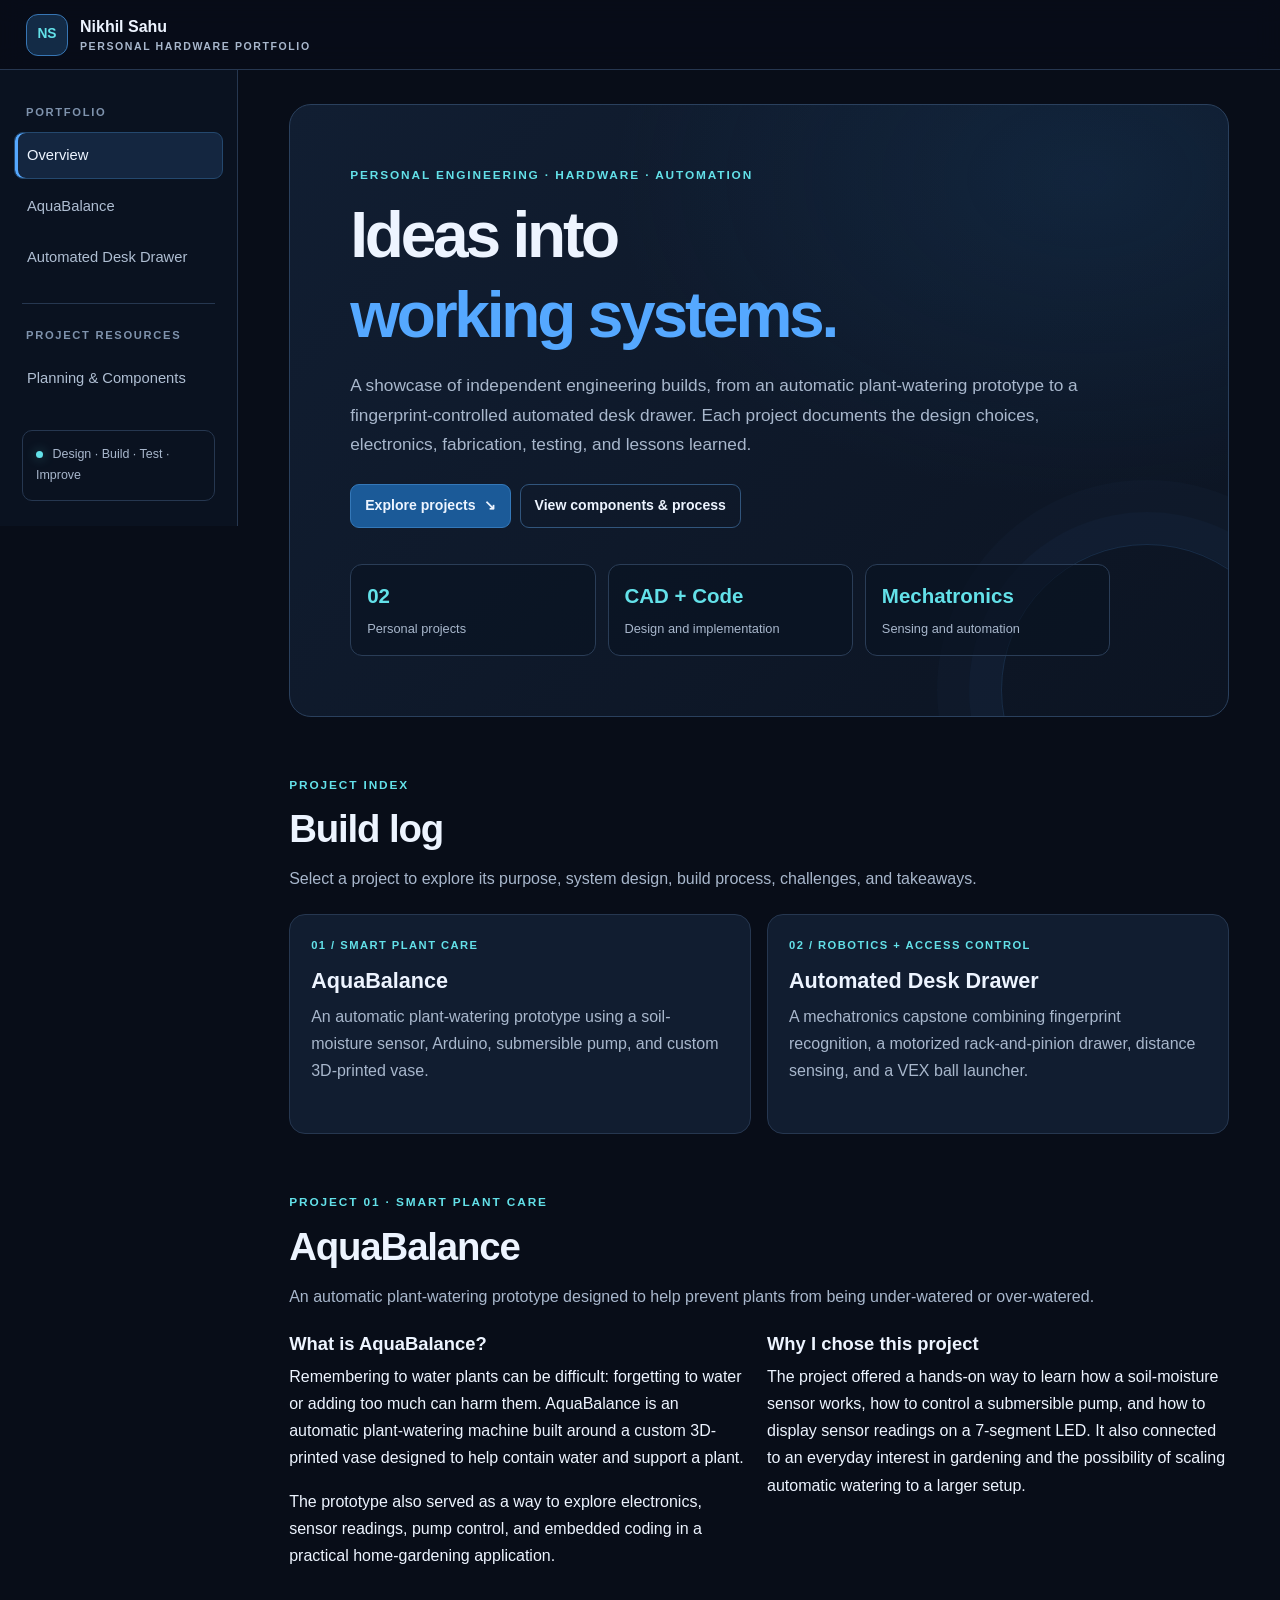
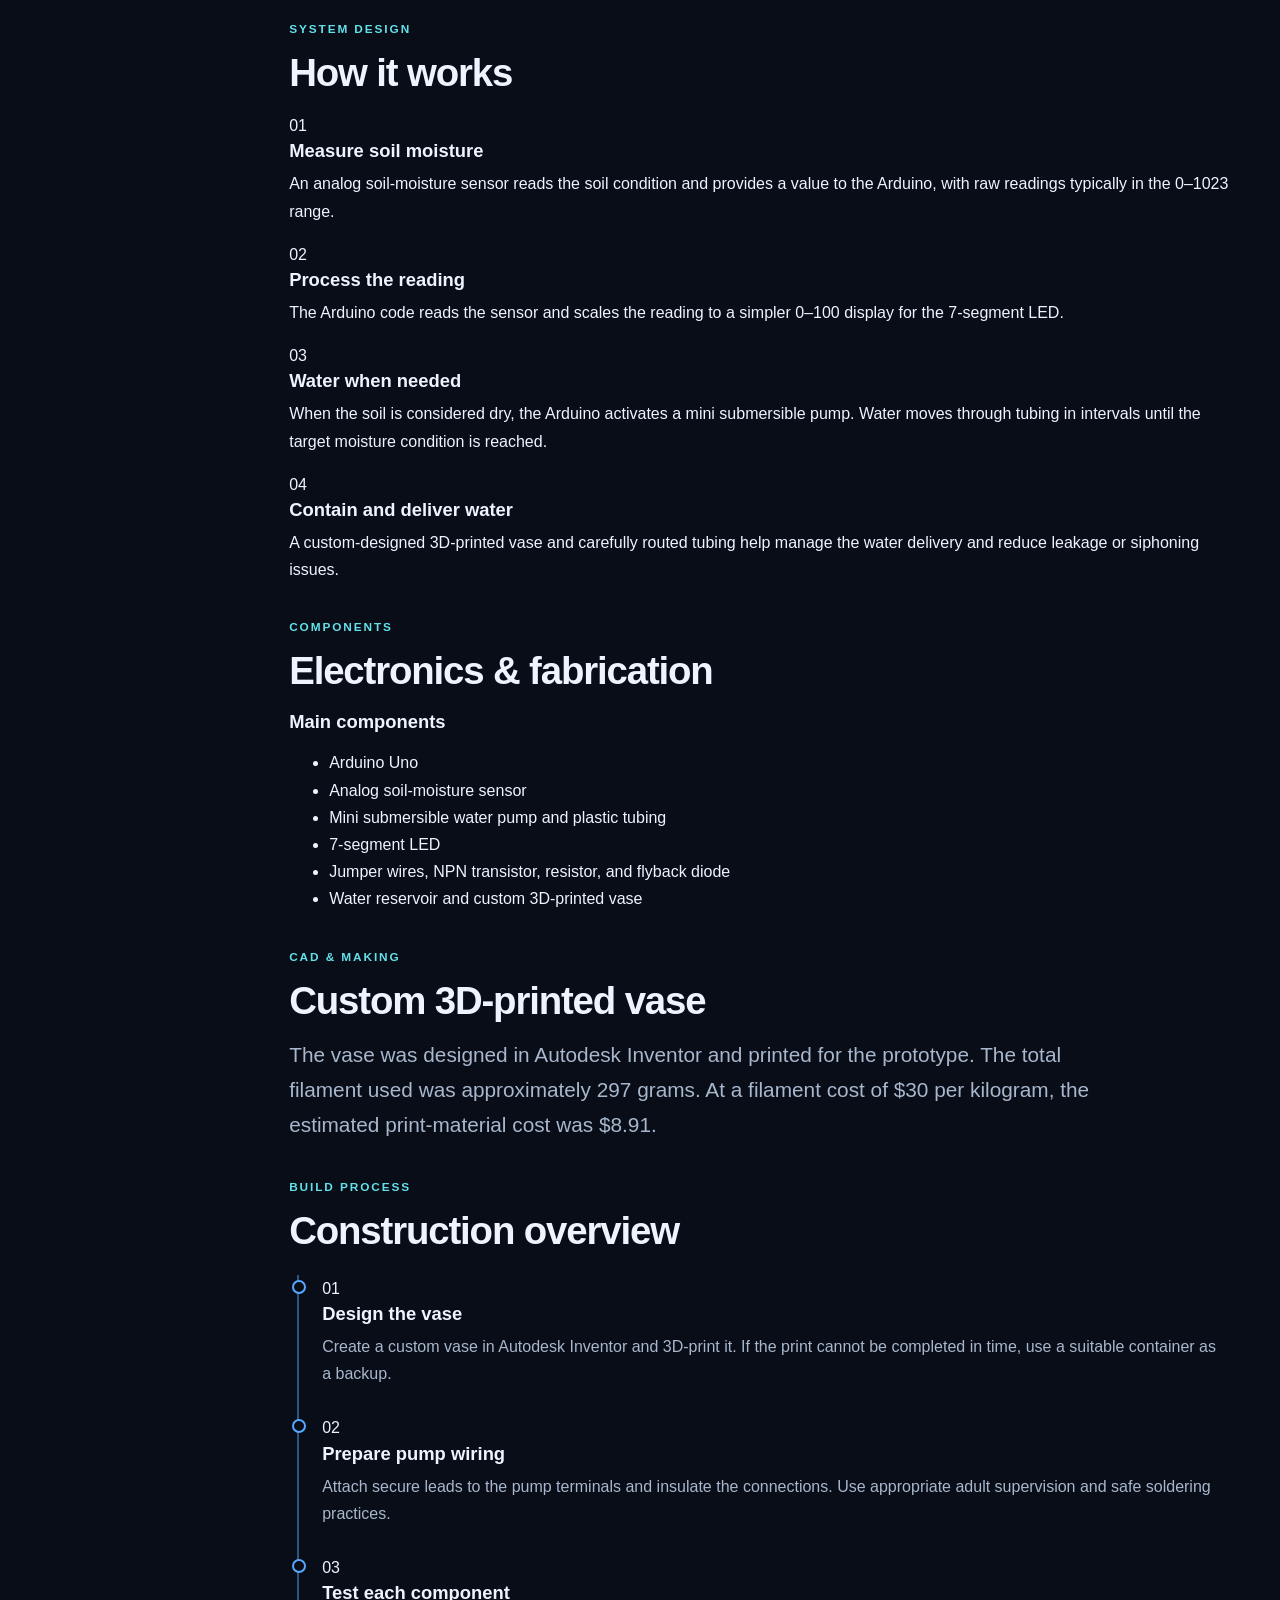
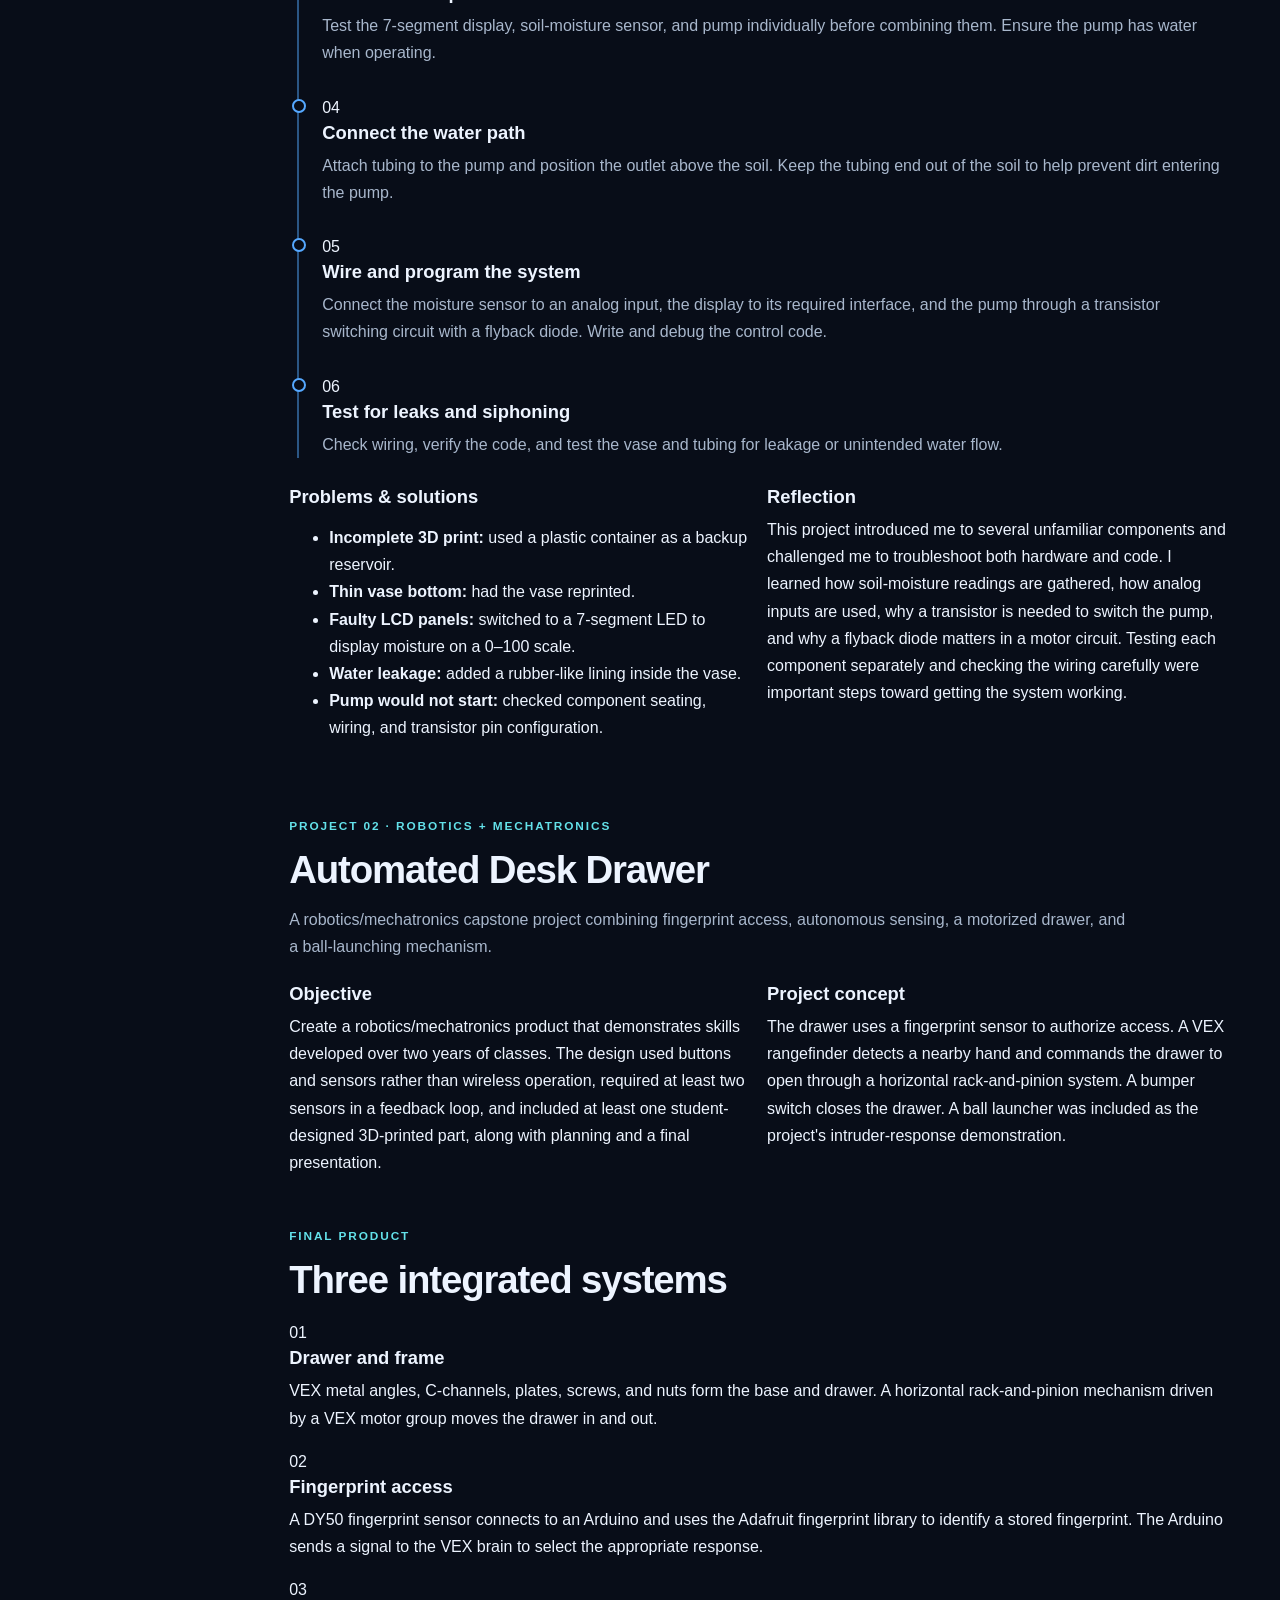
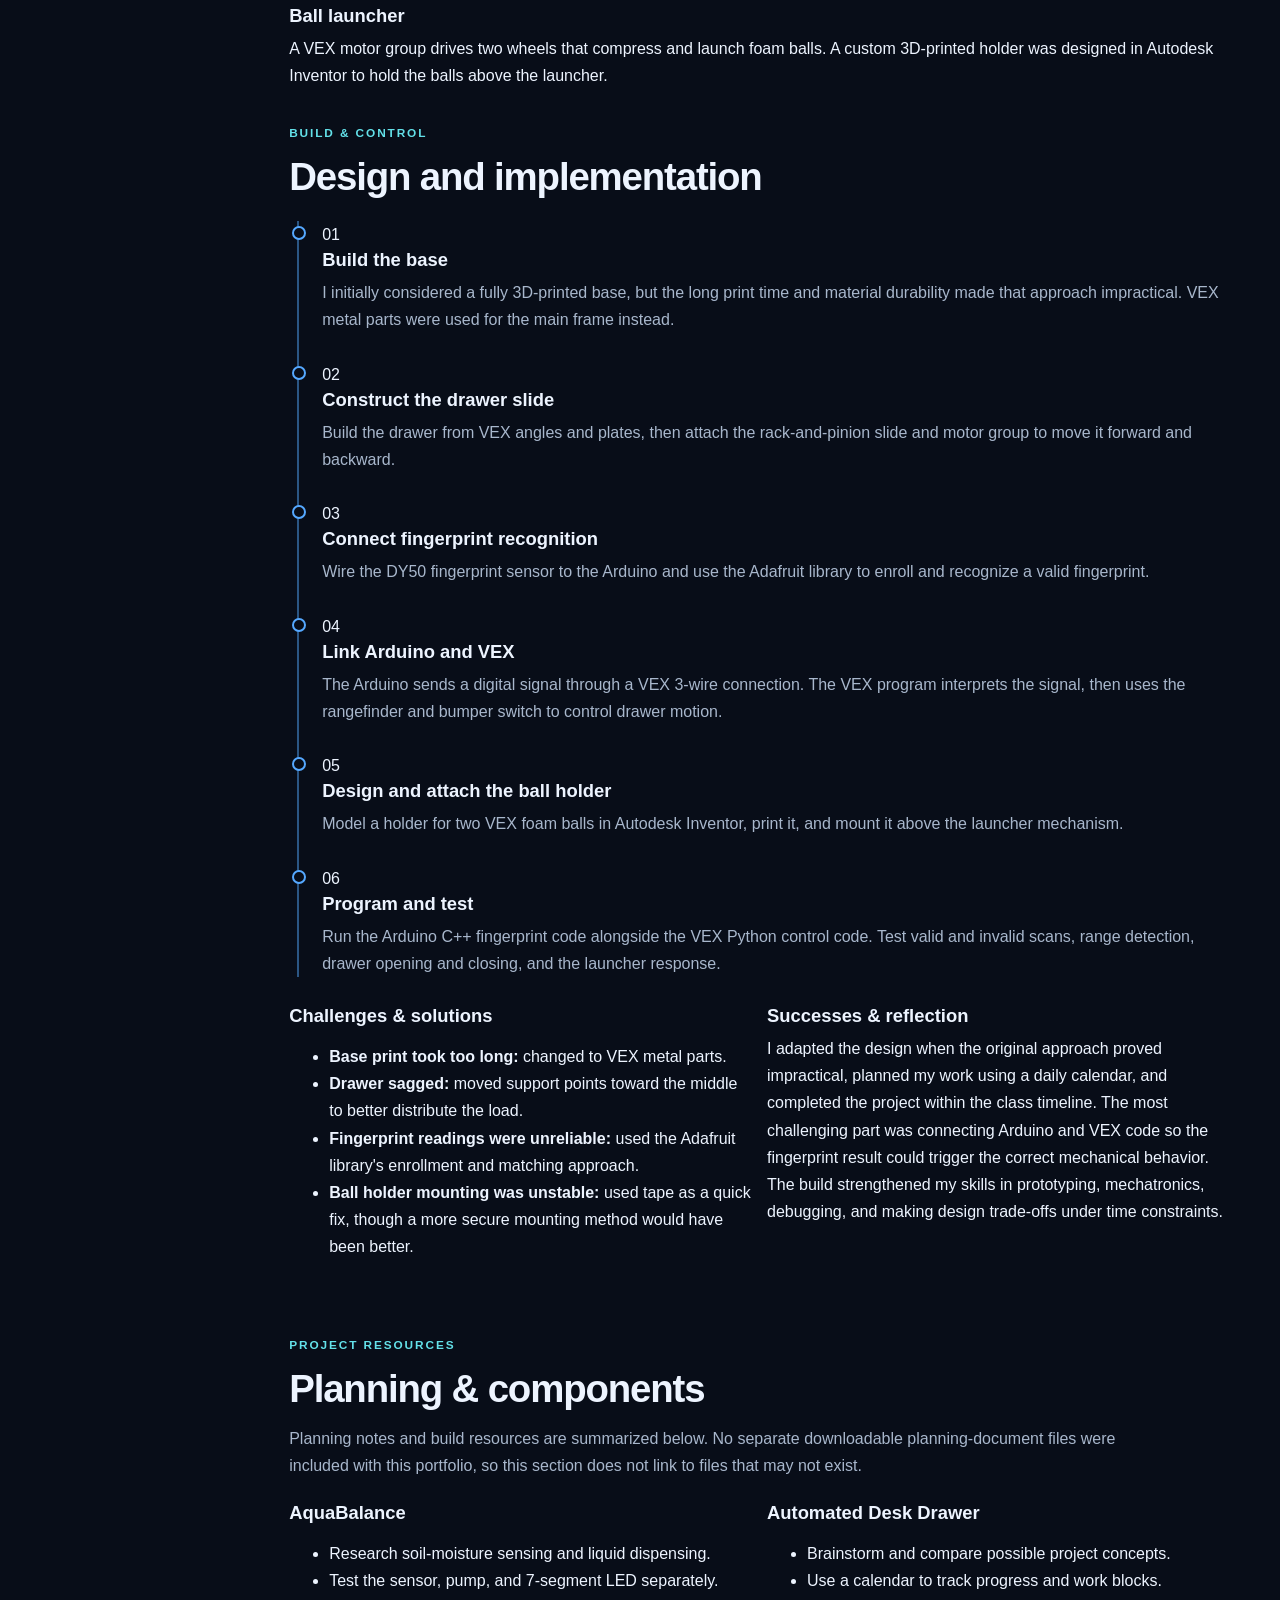
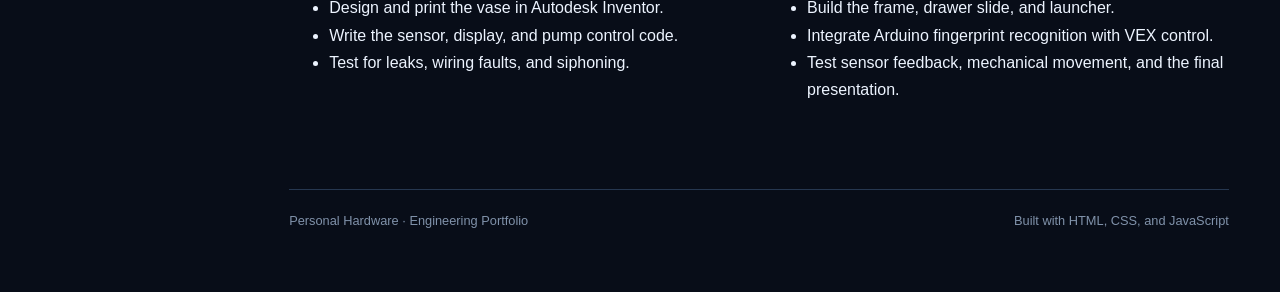
==== personal-projects.html @ e5889426 "Add files via upload" ====
<!DOCTYPE html>
<html lang="en">
<head>
<meta charset="UTF-8">
<meta name="viewport" content="width=device-width, initial-scale=1">
<meta name="description" content="Personal engineering projects: AquaBalance automatic plant watering and an automated desk drawer with fingerprint access.">
<title>Personal Projects | Engineering Portfolio</title>
<style>

/* Personal Projects portfolio — same dark engineering theme */
:root {
  color-scheme: dark;
  --bg: #080d18;
  --surface: #0d1625;
  --panel: #111d30;
  --panel-2: #15243a;
  --border: #263750;
  --text: #edf4ff;
  --muted: #a8b7cc;
  --blue: #55a8ff;
  --cyan: #63e1e9;
  --radius: 16px;
}
* { box-sizing: border-box; }
html { scroll-behavior: smooth; scroll-padding-top: 88px; }
body { margin: 0; background: var(--bg); color: var(--text); font: 16px/1.7 "Segoe UI", Arial, sans-serif; }
a { color: var(--blue); }
a:focus-visible, button:focus-visible { outline: 2px solid var(--cyan); outline-offset: 3px; }
.topbar { position: sticky; top: 0; z-index: 50; display: flex; justify-content: space-between; align-items: center; min-height: 70px; padding: 12px 26px; background: rgba(8,13,24,.96); border-bottom: 1px solid var(--border); backdrop-filter: blur(12px); }
.brand { display: flex; align-items: center; gap: 12px; color: var(--text); font-weight: 750; text-decoration: none; line-height: 1.2; }
.brand small { display: block; margin-top: 4px; color: var(--muted); font-size: .66rem; letter-spacing: .15em; }
.brand-mark { display: grid; place-items: center; width: 42px; height: 42px; border: 1px solid #3776b4; border-radius: 12px; background: #132b46; color: var(--cyan); font-size: .86rem; }
.menu-toggle { display: none; border: 1px solid var(--border); border-radius: 9px; padding: 8px 12px; background: var(--panel); color: var(--text); cursor: pointer; }
.site-layout { display: grid; grid-template-columns: 238px minmax(0, 1fr); min-height: calc(100vh - 70px); }
.sidebar { position: sticky; top: 70px; align-self: start; height: calc(100vh - 70px); overflow-y: auto; padding: 25px 14px; background: #0a1220; border-right: 1px solid var(--border); }
.nav-label { margin: 8px 12px 10px; color: #7f93ad; font-size: .7rem; font-weight: 800; letter-spacing: .15em; }
.nav-link { display: block; margin: 4px 0; padding: 10px 12px; border: 1px solid transparent; border-radius: 9px; color: #afbed2; font-size: .92rem; text-decoration: none; transition: background .18s, border-color .18s, color .18s; }
.nav-link:hover, .nav-link.active { color: var(--text); background: #142640; border-color: #24486e; }
.nav-link.active { box-shadow: inset 3px 0 var(--blue); }
.nav-rule { height: 1px; margin: 22px 8px; background: var(--border); }
.sidebar-note { margin: 28px 8px 0; padding: 13px; border: 1px solid var(--border); border-radius: 10px; color: var(--muted); font-size: .78rem; }
.status-dot { display: inline-block; width: 7px; height: 7px; margin-right: 6px; border-radius: 50%; background: var(--cyan); box-shadow: 0 0 12px #63e1e966; }
main { width: 100%; min-width: 0; max-width: 1500px; padding: 34px clamp(18px, 4vw, 62px) 60px; }
.section-anchor { scroll-margin-top: 90px; }
.hero { position: relative; overflow: hidden; padding: clamp(26px, 5vw, 60px); border: 1px solid #2a405d; border-radius: 22px; background: radial-gradient(ellipse at 85% 12%, #1c4c793d, transparent 42%), linear-gradient(135deg, #111e32, #0c1422); }
.hero::after { position: absolute; right: -65px; bottom: -120px; width: 290px; height: 290px; border: 1px solid #55a8ff28; border-radius: 50%; content: ""; box-shadow: 0 0 0 32px #55a8ff08, 0 0 0 64px #55a8ff06; pointer-events: none; }
.eyebrow { margin: 0 0 10px; color: var(--cyan); font-size: .74rem; font-weight: 800; letter-spacing: .16em; text-transform: uppercase; }
h1, h2, h3, h4 { line-height: 1.25; }
h1 { position: relative; z-index: 1; margin: 10px 0 16px; font-size: clamp(2.4rem, 5vw, 4.4rem); letter-spacing: -.05em; }
h1 span { color: var(--blue); }
h2 { margin: 0 0 12px; font-size: clamp(1.8rem, 3vw, 2.5rem); letter-spacing: -.03em; }
h3 { margin: 0 0 8px; font-size: 1.15rem; }
h4 { margin: 0 0 7px; font-size: 1rem; }
p { margin-top: 0; }
.hero-copy { position: relative; z-index: 1; max-width: 760px; color: var(--muted); font-size: 1.08rem; }
.hero-actions { position: relative; z-index: 1; display: flex; flex-wrap: wrap; gap: 9px; margin-top: 25px; }
.button { display: inline-flex; align-items: center; justify-content: center; gap: 8px; padding: 9px 14px; border: 1px solid #31557c; border-radius: 9px; background: #152943; color: var(--text); font-size: .88rem; font-weight: 650; text-decoration: none; cursor: pointer; }
.button:hover { background: #1c3858; }
.button.primary { border-color: #3478b9; background: #1b5a98; }
.button.primary:hover { background: #2673b7; }
.button.secondary { background: transparent; }
.hero-stats { position: relative; z-index: 1; display: grid; grid-template-columns: repeat(3, minmax(0, 1fr)); gap: 12px; max-width: 760px; margin-top: 36px; }
.hero-stats div, .metric { padding: 14px 16px; border: 1px solid #2a3d57; border-radius: 12px; background: #0913219c; }
.hero-stats strong, .metric strong { display: block; color: var(--cyan); font-size: 1.28rem; }
.hero-stats span, .metric span { color: var(--muted); font-size: .8rem; }
.section { margin-top: 58px; }
.section-heading { margin-bottom: 22px; }
.section-heading > p:last-child { max-width: 840px; color: var(--muted); }
.project-grid, .content-grid, .document-grid { display: grid; grid-template-columns: repeat(2, minmax(0, 1fr)); gap: 16px; }
.project-card, .panel, .document-card { min-width: 0; padding: 21px; border: 1px solid var(--border); border-radius: var(--radius); background: var(--panel); }
.project-card { display: flex; flex-direction: column; min-height: 220px; color: inherit; text-decoration: none; transition: transform .2s, border-color .2s; }
.project-card:hover { transform: translateY(-3px); border-color: var(--blue); }
.card-number, .doc-label, .timeline-tag { color: var(--cyan); font-size: .7rem; font-weight: 800; letter-spacing: .13em; }
.project-card h3 { margin-top: 12px; font-size: 1.35rem; }
.project-card p, .panel p, .document-card p { color: var(--muted); }
.card-arrow { margin-top: auto; padding-top: 10px; color: var(--blue); font-weight: 650; font-size: .88rem; }
.callout { padding: 19px 21px; border: 1px solid #24486e; border-left: 3px solid var(--blue); border-radius: 0 12px 12px 0; background: #102039; }
.callout p { margin: 5px 0 0; color: var(--muted); }
.metric-grid { display: grid; grid-template-columns: repeat(4, minmax(0, 1fr)); gap: 12px; margin: 20px 0; }
.subheading { margin: 34px 0 15px; font-size: 1.3rem; }
.detail-list { padding-left: 24px; color: #d6e1f1; }
.detail-list li { margin: 8px 0; padding-left: 3px; }
.timeline { margin: 20px 0 8px 8px; padding-left: 23px; border-left: 2px solid #2b5684; }
.timeline-item { position: relative; margin: 0 0 27px; }
.timeline-item::before { position: absolute; top: 5px; left: -30px; width: 10px; height: 10px; border: 2px solid var(--blue); border-radius: 50%; background: var(--bg); content: ""; }
.timeline-item h4 { margin-top: 6px; }
.timeline-item p { margin-bottom: 0; color: var(--muted); }
.table-wrap { overflow-x: auto; border: 1px solid var(--border); border-radius: 12px; }
table { width: 100%; border-collapse: collapse; background: var(--panel); text-align: left; }
th, td { padding: 12px 14px; border-bottom: 1px solid var(--border); vertical-align: top; }
th { background: #15243a; color: var(--cyan); font-size: .83rem; }
td { color: #d8e3f2; font-size: .9rem; }
tr:last-child td { border-bottom: 0; }
.small { font-size: .86rem; }
.muted { color: var(--muted); }
.document-card { display: flex; flex-direction: column; align-items: flex-start; justify-content: space-between; gap: 18px; }
.document-card .button { margin-top: auto; }
.document-card h4, .document-card h3 { margin-top: 6px; }
.doc-label { display: inline-block; }
.content-grid.four { grid-template-columns: repeat(2, minmax(0, 1fr)); }
.stage { position: relative; padding-top: 49px; }
.stage-no { position: absolute; top: 17px; left: 21px; color: var(--cyan); font-weight: 800; font-size: .78rem; letter-spacing: .1em; }
.footer { display: flex; flex-wrap: wrap; justify-content: space-between; gap: 12px; margin-top: 70px; padding-top: 20px; border-top: 1px solid var(--border); color: #8092aa; font-size: .8rem; }
@media (max-width: 1000px) {
  .site-layout { grid-template-columns: 205px minmax(0, 1fr); }
  main { padding-inline: 24px; }
  .metric-grid { grid-template-columns: repeat(2, minmax(0, 1fr)); }
}
@media (max-width: 720px) {
  .topbar { min-height: 62px; padding: 10px 15px; }
  .menu-toggle { display: inline-flex; align-items: center; gap: 7px; }
  .site-layout { display: block; }
  .site-layout > main, main#main { margin-left: 0; width: 100%; max-width: none; }
  .sidebar { position: sticky; top: 62px; z-index: 40; display: none; width: 100%; height: auto; max-height: calc(100vh - 62px); padding: 12px; border-right: 0; border-bottom: 1px solid var(--border); }
  .sidebar.open { display: block; }
  .nav-label, .nav-rule, .sidebar-note { display: none; }
  .nav-link { margin: 3px 0; }
  main { padding: 22px 15px 45px; }
  .hero { padding: 27px 20px; }
  .hero-stats { grid-template-columns: 1fr; margin-top: 25px; }
  .metric-grid { grid-template-columns: repeat(2, minmax(0, 1fr)); }
  .footer { display: block; }
  .footer span { display: block; margin: 5px 0; }
}
@media (prefers-reduced-motion: reduce) {
  *, *::before, *::after { scroll-behavior: auto !important; transition-duration: .01ms !important; }
}

  
/* Desktop: keep the sidebar fixed and explicitly offset ALL page content beside it. */
@media (min-width: 721px) {
  .site-layout { display: block; min-height: calc(100vh - 70px); }
  .sidebar { position: fixed; top: 70px; bottom: 0; left: 0; width: 238px; height: auto; max-height: none; overflow-y: auto; z-index: 45; }
  .site-layout > main, main#main { display: block; box-sizing: border-box; margin-left: 238px; width: calc(100% - 238px); max-width: none; min-width: 0; padding-left: clamp(18px, 4vw, 62px); padding-right: clamp(18px, 4vw, 62px); }
}
@media (min-width: 721px) and (max-width: 1000px) {
  .sidebar { width: 205px; }
  .site-layout > main, main#main { margin-left: 205px; width: calc(100% - 205px); padding-left: 24px; padding-right: 24px; }
}

</style>
</head>
<body>
<header class="topbar">
  <a class="brand" href="#home" aria-label="Personal projects home"><span class="brand-mark">NS</span><span>Nikhil Sahu <small>PERSONAL HARDWARE PORTFOLIO</small></span></a>
  <button class="menu-toggle" id="menuToggle" aria-expanded="false" aria-controls="sidebar">☰ <span>Menu</span></button>
</header>
<div class="site-layout">
  <aside class="sidebar" id="sidebar">
    <p class="nav-label">PORTFOLIO</p>
    <a class="nav-link active" href="#home">Overview</a>
    <a class="nav-link" href="#aquabalance">AquaBalance</a>
    <a class="nav-link" href="#desk-drawer">Automated Desk Drawer</a>
    <div class="nav-rule"></div>
    <p class="nav-label">PROJECT RESOURCES</p>
    <a class="nav-link" href="#planning">Planning &amp; Components</a>
    <div class="sidebar-note"><span class="status-dot"></span> Design · Build · Test · Improve</div>
  </aside>
  <main id="main">
    <section class="hero section-anchor" id="home">
      <p class="eyebrow">PERSONAL ENGINEERING · HARDWARE · AUTOMATION</p>
      <h1>Ideas into<br><span>working systems.</span></h1>
      <p class="hero-copy">A showcase of independent engineering builds, from an automatic plant-watering prototype to a fingerprint-controlled automated desk drawer. Each project documents the design choices, electronics, fabrication, testing, and lessons learned.</p>
      <div class="hero-actions">
        <a class="button primary" href="#aquabalance">Explore projects <span aria-hidden="true">↘</span></a>
        <a class="button secondary" href="#planning">View components &amp; process</a>
      </div>
      <div class="hero-stats">
        <div><strong>02</strong><span>Personal projects</span></div>
        <div><strong>CAD + Code</strong><span>Design and implementation</span></div>
        <div><strong>Mechatronics</strong><span>Sensing and automation</span></div>
      </div>
    </section>

    <section class="section section-anchor" id="project-index">
      <div class="section-heading"><p class="eyebrow">PROJECT INDEX</p><h2>Build log</h2><p>Select a project to explore its purpose, system design, build process, challenges, and takeaways.</p></div>
      <div class="project-grid">
        <a class="project-card" href="#aquabalance"><span class="card-number">01 / SMART PLANT CARE</span><h3>AquaBalance</h3><p>An automatic plant-watering prototype using a soil-moisture sensor, Arduino, submersible pump, and custom 3D-printed vase.</p></a>
        <a class="project-card" href="#desk-drawer"><span class="card-number">02 / ROBOTICS + ACCESS CONTROL</span><h3>Automated Desk Drawer</h3><p>A mechatronics capstone combining fingerprint recognition, a motorized rack-and-pinion drawer, distance sensing, and a VEX ball launcher.</p></a>
      </div>
    </section>

    <section class="section section-anchor" id="aquabalance">
      <div class="section-heading"><p class="eyebrow">PROJECT 01 · SMART PLANT CARE</p><h2>AquaBalance</h2><p>An automatic plant-watering prototype designed to help prevent plants from being under-watered or over-watered.</p></div>
<div class="content-grid">
        <article class="content-card"><h3>What is AquaBalance?</h3><p>Remembering to water plants can be difficult: forgetting to water or adding too much can harm them. AquaBalance is an automatic plant-watering machine built around a custom 3D-printed vase designed to help contain water and support a plant.</p><p>The prototype also served as a way to explore electronics, sensor readings, pump control, and embedded coding in a practical home-gardening application.</p></article>
        <article class="content-card"><h3>Why I chose this project</h3><p>The project offered a hands-on way to learn how a soil-moisture sensor works, how to control a submersible pump, and how to display sensor readings on a 7-segment LED. It also connected to an everyday interest in gardening and the possibility of scaling automatic watering to a larger setup.</p></article>
      </div>
      <div class="section-heading subheading"><p class="eyebrow">SYSTEM DESIGN</p><h2>How it works</h2></div>
      <div class="steps-grid">
        <article class="content-card"><span class="step-number">01</span><h3>Measure soil moisture</h3><p>An analog soil-moisture sensor reads the soil condition and provides a value to the Arduino, with raw readings typically in the 0–1023 range.</p></article>
        <article class="content-card"><span class="step-number">02</span><h3>Process the reading</h3><p>The Arduino code reads the sensor and scales the reading to a simpler 0–100 display for the 7-segment LED.</p></article>
        <article class="content-card"><span class="step-number">03</span><h3>Water when needed</h3><p>When the soil is considered dry, the Arduino activates a mini submersible pump. Water moves through tubing in intervals until the target moisture condition is reached.</p></article>
        <article class="content-card"><span class="step-number">04</span><h3>Contain and deliver water</h3><p>A custom-designed 3D-printed vase and carefully routed tubing help manage the water delivery and reduce leakage or siphoning issues.</p></article>
      </div>
      <div class="section-heading subheading"><p class="eyebrow">COMPONENTS</p><h2>Electronics &amp; fabrication</h2></div>
<div class="content-card wide-card"><h3>Main components</h3><ul><li>Arduino Uno</li><li>Analog soil-moisture sensor</li><li>Mini submersible water pump and plastic tubing</li><li>7-segment LED</li><li>Jumper wires, NPN transistor, resistor, and flyback diode</li><li>Water reservoir and custom 3D-printed vase</li></ul></div>
      <div class="section-heading subheading"><p class="eyebrow">CAD &amp; MAKING</p><h2>Custom 3D-printed vase</h2><p>The vase was designed in Autodesk Inventor and printed for the prototype. The total filament used was approximately 297 grams. At a filament cost of $30 per kilogram, the estimated print-material cost was $8.91.</p></div>
<div class="section-heading subheading"><p class="eyebrow">BUILD PROCESS</p><h2>Construction overview</h2></div>
      <div class="timeline">
        <article class="timeline-item"><span class="step-number">01</span><div><h3>Design the vase</h3><p>Create a custom vase in Autodesk Inventor and 3D-print it. If the print cannot be completed in time, use a suitable container as a backup.</p></div></article>
        <article class="timeline-item"><span class="step-number">02</span><div><h3>Prepare pump wiring</h3><p>Attach secure leads to the pump terminals and insulate the connections. Use appropriate adult supervision and safe soldering practices.</p></div></article>
        <article class="timeline-item"><span class="step-number">03</span><div><h3>Test each component</h3><p>Test the 7-segment display, soil-moisture sensor, and pump individually before combining them. Ensure the pump has water when operating.</p></div></article>
        <article class="timeline-item"><span class="step-number">04</span><div><h3>Connect the water path</h3><p>Attach tubing to the pump and position the outlet above the soil. Keep the tubing end out of the soil to help prevent dirt entering the pump.</p></div></article>
        <article class="timeline-item"><span class="step-number">05</span><div><h3>Wire and program the system</h3><p>Connect the moisture sensor to an analog input, the display to its required interface, and the pump through a transistor switching circuit with a flyback diode. Write and debug the control code.</p></div></article>
        <article class="timeline-item"><span class="step-number">06</span><div><h3>Test for leaks and siphoning</h3><p>Check wiring, verify the code, and test the vase and tubing for leakage or unintended water flow.</p></div></article>
      </div>
      <div class="content-grid">
        <article class="content-card"><h3>Problems &amp; solutions</h3><ul><li><strong>Incomplete 3D print:</strong> used a plastic container as a backup reservoir.</li><li><strong>Thin vase bottom:</strong> had the vase reprinted.</li><li><strong>Faulty LCD panels:</strong> switched to a 7-segment LED to display moisture on a 0–100 scale.</li><li><strong>Water leakage:</strong> added a rubber-like lining inside the vase.</li><li><strong>Pump would not start:</strong> checked component seating, wiring, and transistor pin configuration.</li></ul></article>
        <article class="content-card"><h3>Reflection</h3><p>This project introduced me to several unfamiliar components and challenged me to troubleshoot both hardware and code. I learned how soil-moisture readings are gathered, how analog inputs are used, why a transistor is needed to switch the pump, and why a flyback diode matters in a motor circuit. Testing each component separately and checking the wiring carefully were important steps toward getting the system working.</p></article>
      </div>
    </section>

    <section class="section section-anchor" id="desk-drawer">
      <div class="section-heading"><p class="eyebrow">PROJECT 02 · ROBOTICS + MECHATRONICS</p><h2>Automated Desk Drawer</h2><p>A robotics/mechatronics capstone project combining fingerprint access, autonomous sensing, a motorized drawer, and a ball-launching mechanism.</p></div>
<div class="content-grid">
        <article class="content-card"><h3>Objective</h3><p>Create a robotics/mechatronics product that demonstrates skills developed over two years of classes. The design used buttons and sensors rather than wireless operation, required at least two sensors in a feedback loop, and included at least one student-designed 3D-printed part, along with planning and a final presentation.</p></article>
        <article class="content-card"><h3>Project concept</h3><p>The drawer uses a fingerprint sensor to authorize access. A VEX rangefinder detects a nearby hand and commands the drawer to open through a horizontal rack-and-pinion system. A bumper switch closes the drawer. A ball launcher was included as the project's intruder-response demonstration.</p></article>
      </div>
      <div class="section-heading subheading"><p class="eyebrow">FINAL PRODUCT</p><h2>Three integrated systems</h2></div>
      <div class="steps-grid">
        <article class="content-card"><span class="step-number">01</span><h3>Drawer and frame</h3><p>VEX metal angles, C-channels, plates, screws, and nuts form the base and drawer. A horizontal rack-and-pinion mechanism driven by a VEX motor group moves the drawer in and out.</p></article>
        <article class="content-card"><span class="step-number">02</span><h3>Fingerprint access</h3><p>A DY50 fingerprint sensor connects to an Arduino and uses the Adafruit fingerprint library to identify a stored fingerprint. The Arduino sends a signal to the VEX brain to select the appropriate response.</p></article>
        <article class="content-card"><span class="step-number">03</span><h3>Ball launcher</h3><p>A VEX motor group drives two wheels that compress and launch foam balls. A custom 3D-printed holder was designed in Autodesk Inventor to hold the balls above the launcher.</p></article>
      </div>
      <div class="section-heading subheading"><p class="eyebrow">BUILD &amp; CONTROL</p><h2>Design and implementation</h2></div>
      <div class="timeline">
        <article class="timeline-item"><span class="step-number">01</span><div><h3>Build the base</h3><p>I initially considered a fully 3D-printed base, but the long print time and material durability made that approach impractical. VEX metal parts were used for the main frame instead.</p></div></article>
        <article class="timeline-item"><span class="step-number">02</span><div><h3>Construct the drawer slide</h3><p>Build the drawer from VEX angles and plates, then attach the rack-and-pinion slide and motor group to move it forward and backward.</p></div></article>
        <article class="timeline-item"><span class="step-number">03</span><div><h3>Connect fingerprint recognition</h3><p>Wire the DY50 fingerprint sensor to the Arduino and use the Adafruit library to enroll and recognize a valid fingerprint.</p></div></article>
        <article class="timeline-item"><span class="step-number">04</span><div><h3>Link Arduino and VEX</h3><p>The Arduino sends a digital signal through a VEX 3-wire connection. The VEX program interprets the signal, then uses the rangefinder and bumper switch to control drawer motion.</p></div></article>
        <article class="timeline-item"><span class="step-number">05</span><div><h3>Design and attach the ball holder</h3><p>Model a holder for two VEX foam balls in Autodesk Inventor, print it, and mount it above the launcher mechanism.</p></div></article>
        <article class="timeline-item"><span class="step-number">06</span><div><h3>Program and test</h3><p>Run the Arduino C++ fingerprint code alongside the VEX Python control code. Test valid and invalid scans, range detection, drawer opening and closing, and the launcher response.</p></div></article>
      </div>
<div class="content-grid">
        <article class="content-card"><h3>Challenges &amp; solutions</h3><ul><li><strong>Base print took too long:</strong> changed to VEX metal parts.</li><li><strong>Drawer sagged:</strong> moved support points toward the middle to better distribute the load.</li><li><strong>Fingerprint readings were unreliable:</strong> used the Adafruit library's enrollment and matching approach.</li><li><strong>Ball holder mounting was unstable:</strong> used tape as a quick fix, though a more secure mounting method would have been better.</li></ul></article>
        <article class="content-card"><h3>Successes &amp; reflection</h3><p>I adapted the design when the original approach proved impractical, planned my work using a daily calendar, and completed the project within the class timeline. The most challenging part was connecting Arduino and VEX code so the fingerprint result could trigger the correct mechanical behavior. The build strengthened my skills in prototyping, mechatronics, debugging, and making design trade-offs under time constraints.</p></article>
      </div>
    </section>

    <section class="section section-anchor" id="planning">
      <div class="section-heading"><p class="eyebrow">PROJECT RESOURCES</p><h2>Planning &amp; components</h2><p>Planning notes and build resources are summarized below. No separate downloadable planning-document files were included with this portfolio, so this section does not link to files that may not exist.</p></div>
      <div class="content-grid">
        <article class="content-card"><h3>AquaBalance</h3><ul><li>Research soil-moisture sensing and liquid dispensing.</li><li>Test the sensor, pump, and 7-segment LED separately.</li><li>Design and print the vase in Autodesk Inventor.</li><li>Write the sensor, display, and pump control code.</li><li>Test for leaks, wiring faults, and siphoning.</li></ul></article>
        <article class="content-card"><h3>Automated Desk Drawer</h3><ul><li>Brainstorm and compare possible project concepts.</li><li>Use a calendar to track progress and work blocks.</li><li>Build the frame, drawer slide, and launcher.</li><li>Integrate Arduino fingerprint recognition with VEX control.</li><li>Test sensor feedback, mechanical movement, and the final presentation.</li></ul></article>
      </div>
    </section>
    <footer class="footer"><span>Personal Hardware · Engineering Portfolio</span><span>Built with HTML, CSS, and JavaScript</span></footer>
  </main>
</div>
<script>
document.addEventListener('DOMContentLoaded', () => {
  const sidebar = document.getElementById('sidebar');
  const toggle = document.getElementById('menuToggle');
  if (toggle && sidebar) {
    toggle.addEventListener('click', () => {
      const open = sidebar.classList.toggle('open');
      toggle.setAttribute('aria-expanded', String(open));
    });
  }
  const links = [...document.querySelectorAll('.nav-link[href^="#"]')];
  function setActive(id) {
    links.forEach(link => link.classList.toggle('active', link.getAttribute('href') === '#' + id));
  }
  links.forEach(link => link.addEventListener('click', () => {
    setActive(link.getAttribute('href').slice(1));
    if (sidebar) sidebar.classList.remove('open');
    if (toggle) toggle.setAttribute('aria-expanded', 'false');
  }));
  if ('IntersectionObserver' in window) {
    const observer = new IntersectionObserver(entries => {
      entries.forEach(entry => { if (entry.isIntersecting) setActive(entry.target.id); });
    }, {rootMargin: '-20% 0px -65% 0px'});
    document.querySelectorAll('.section-anchor').forEach(section => observer.observe(section));
  }
});
</script>
</body>
</html>
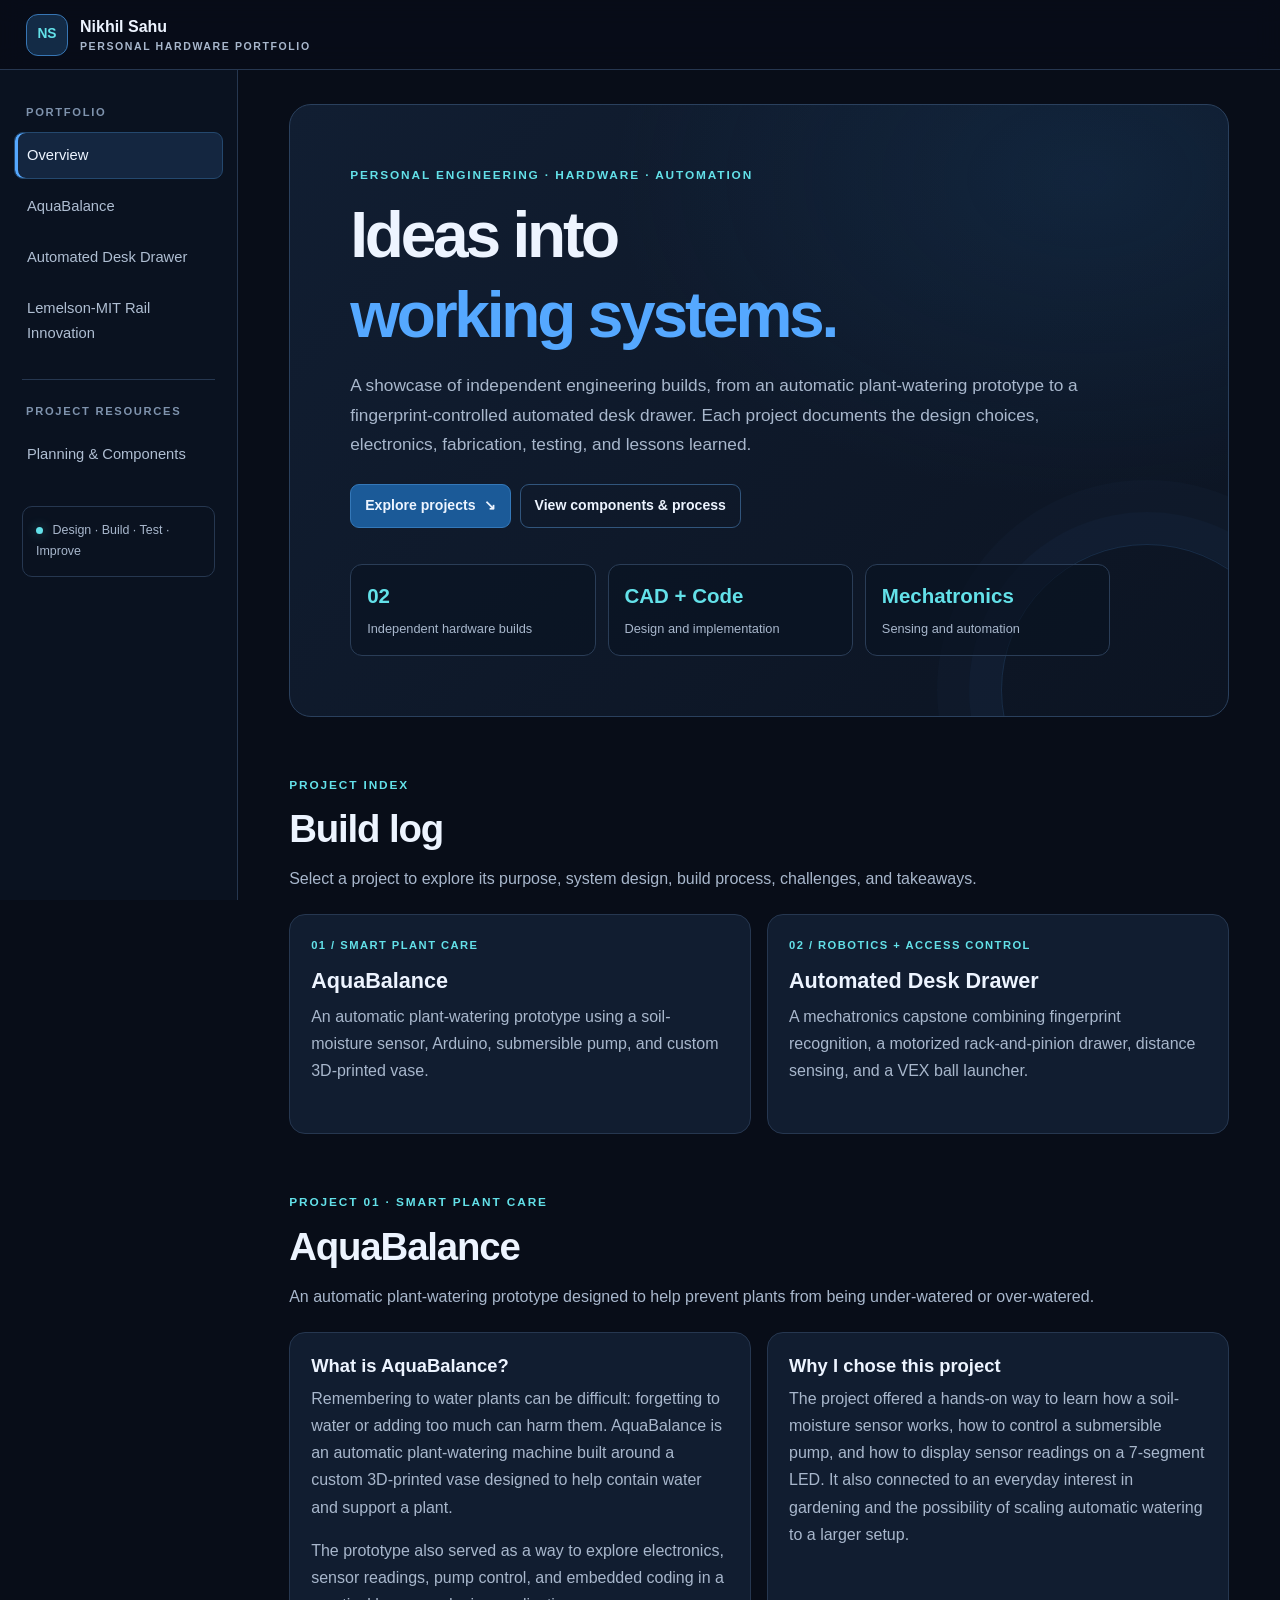
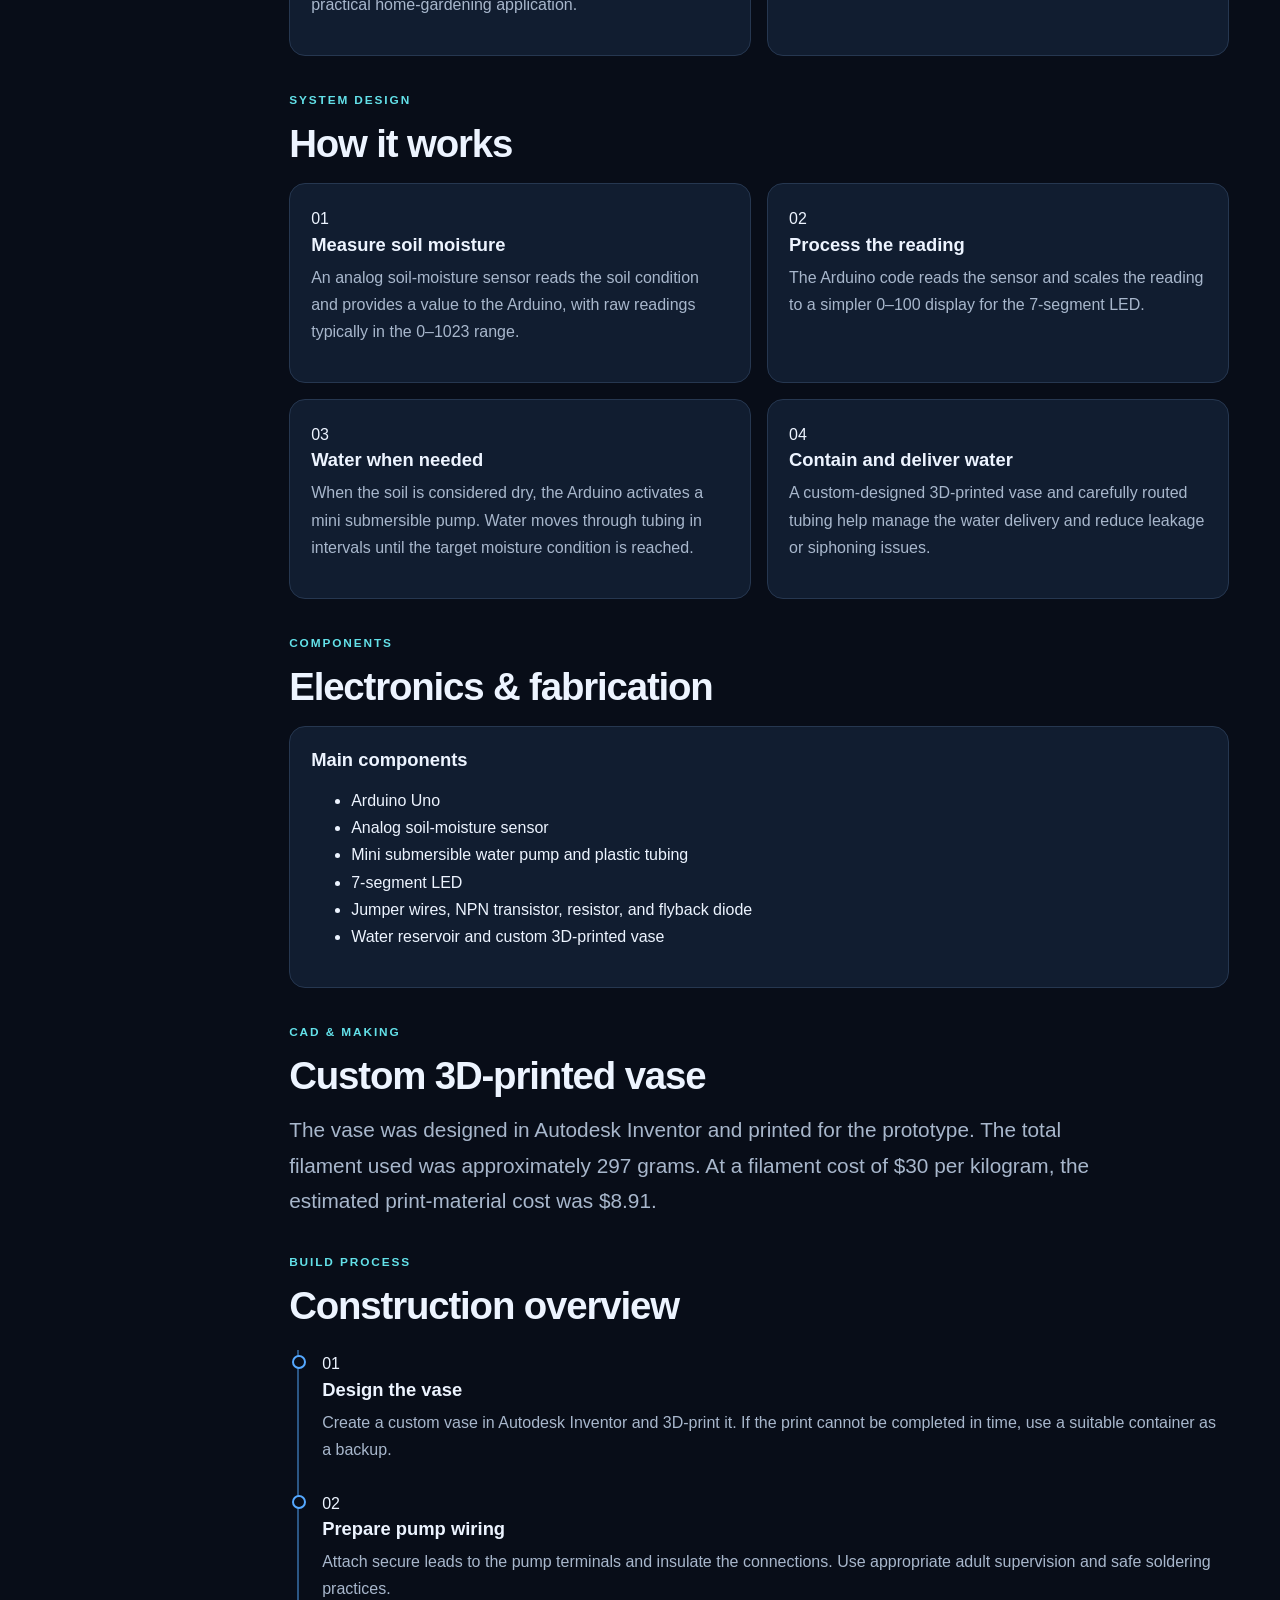
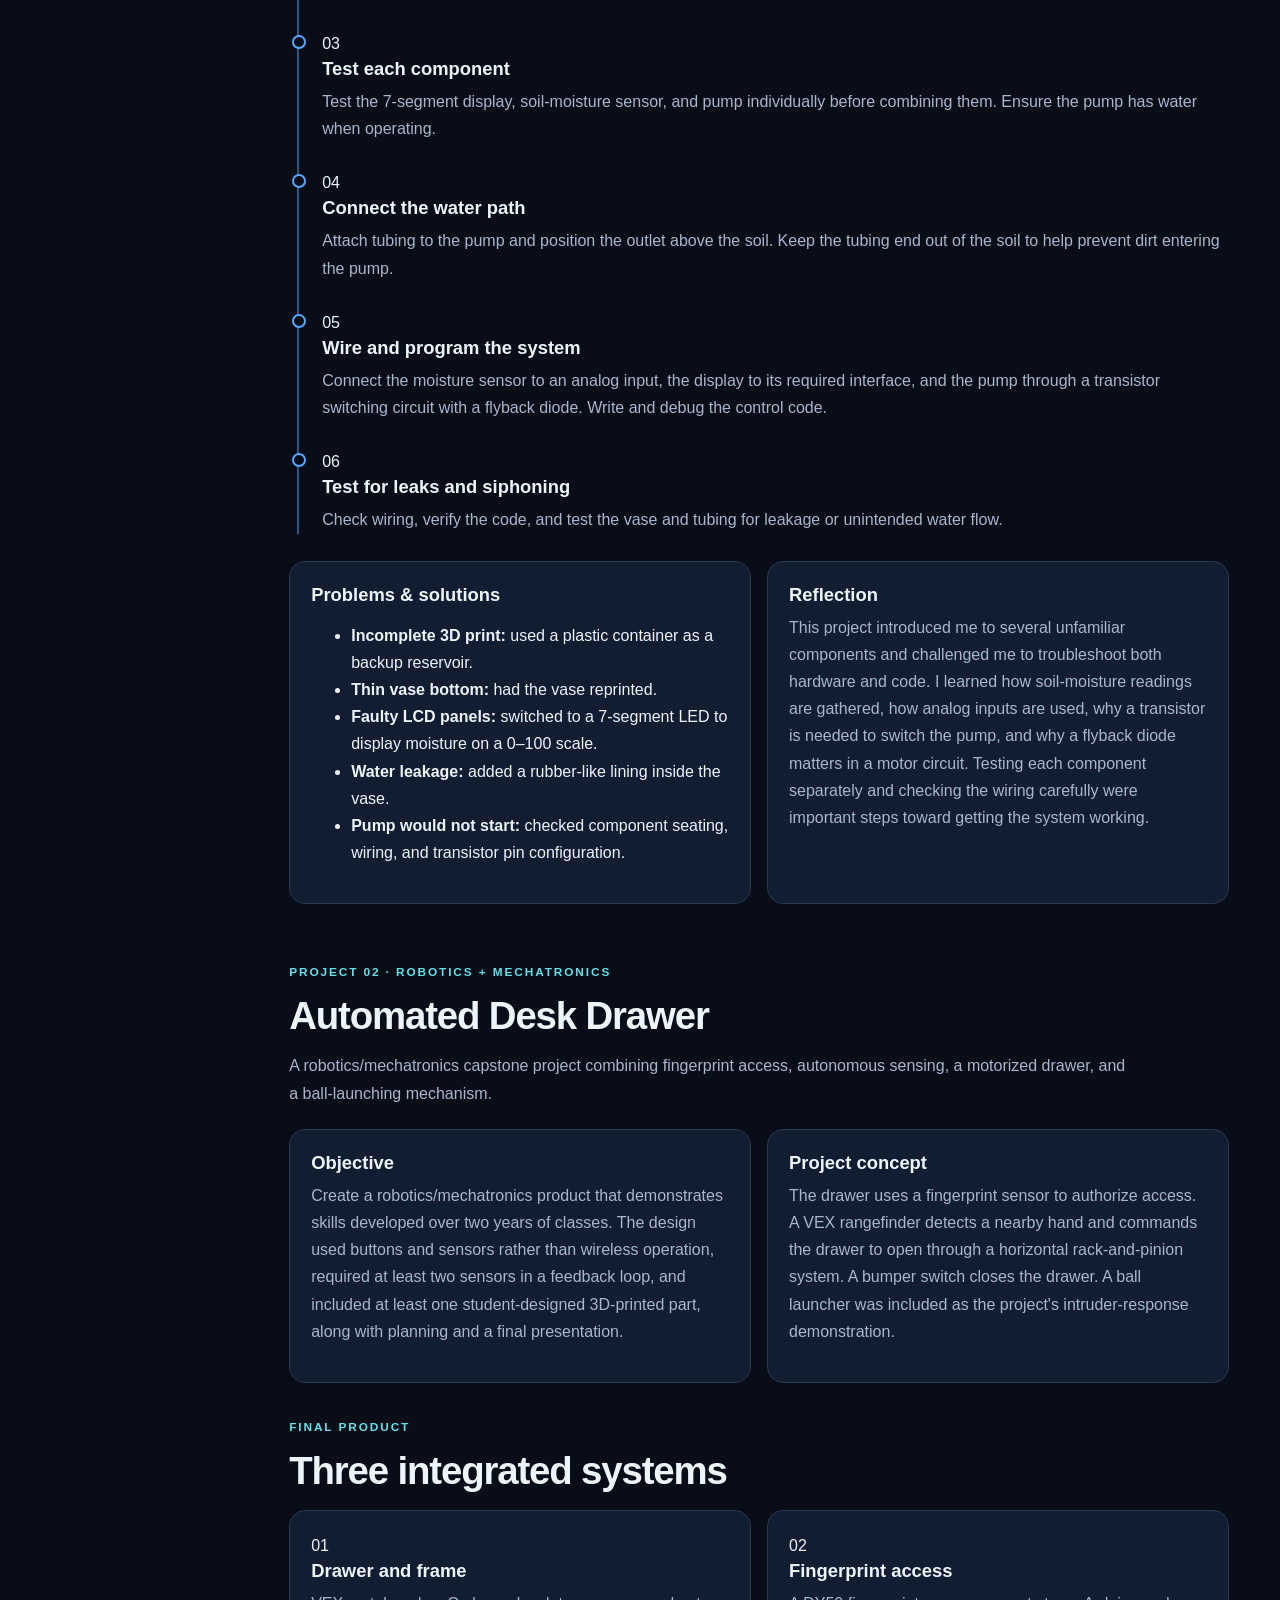
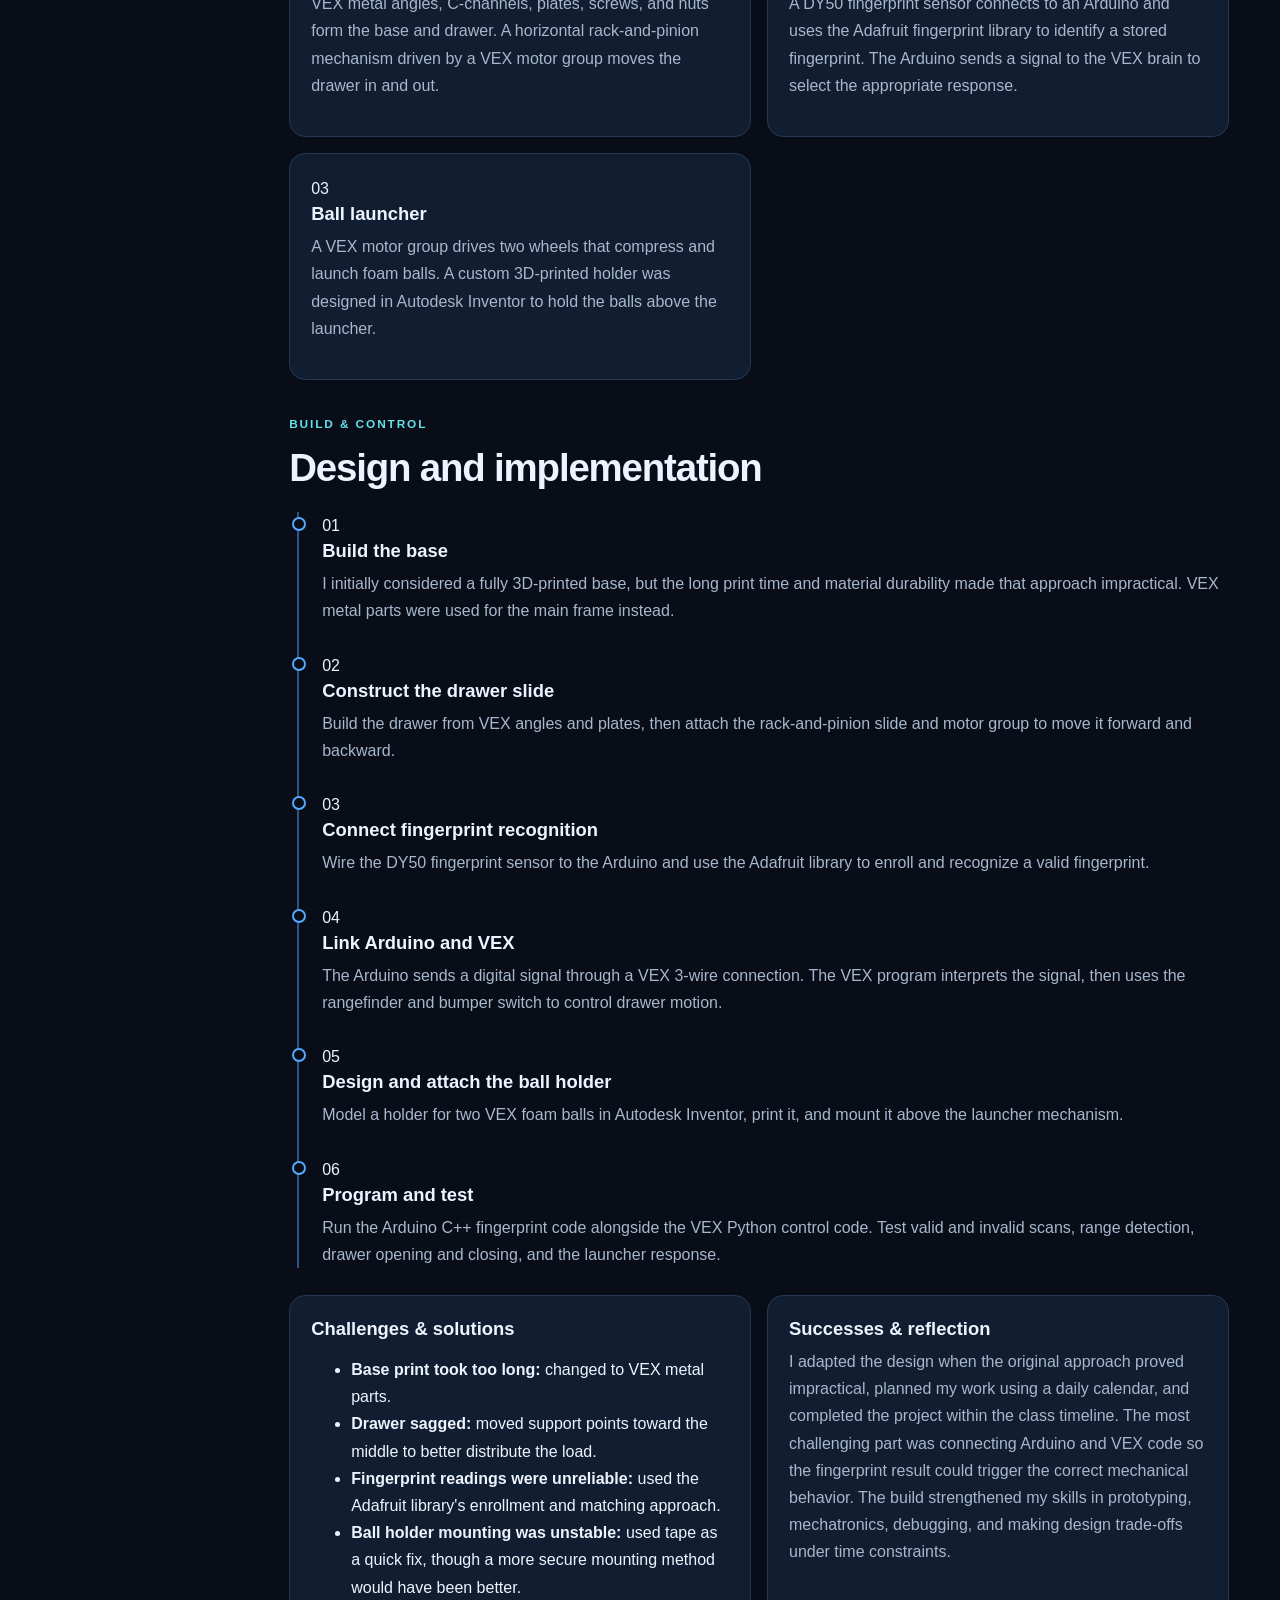
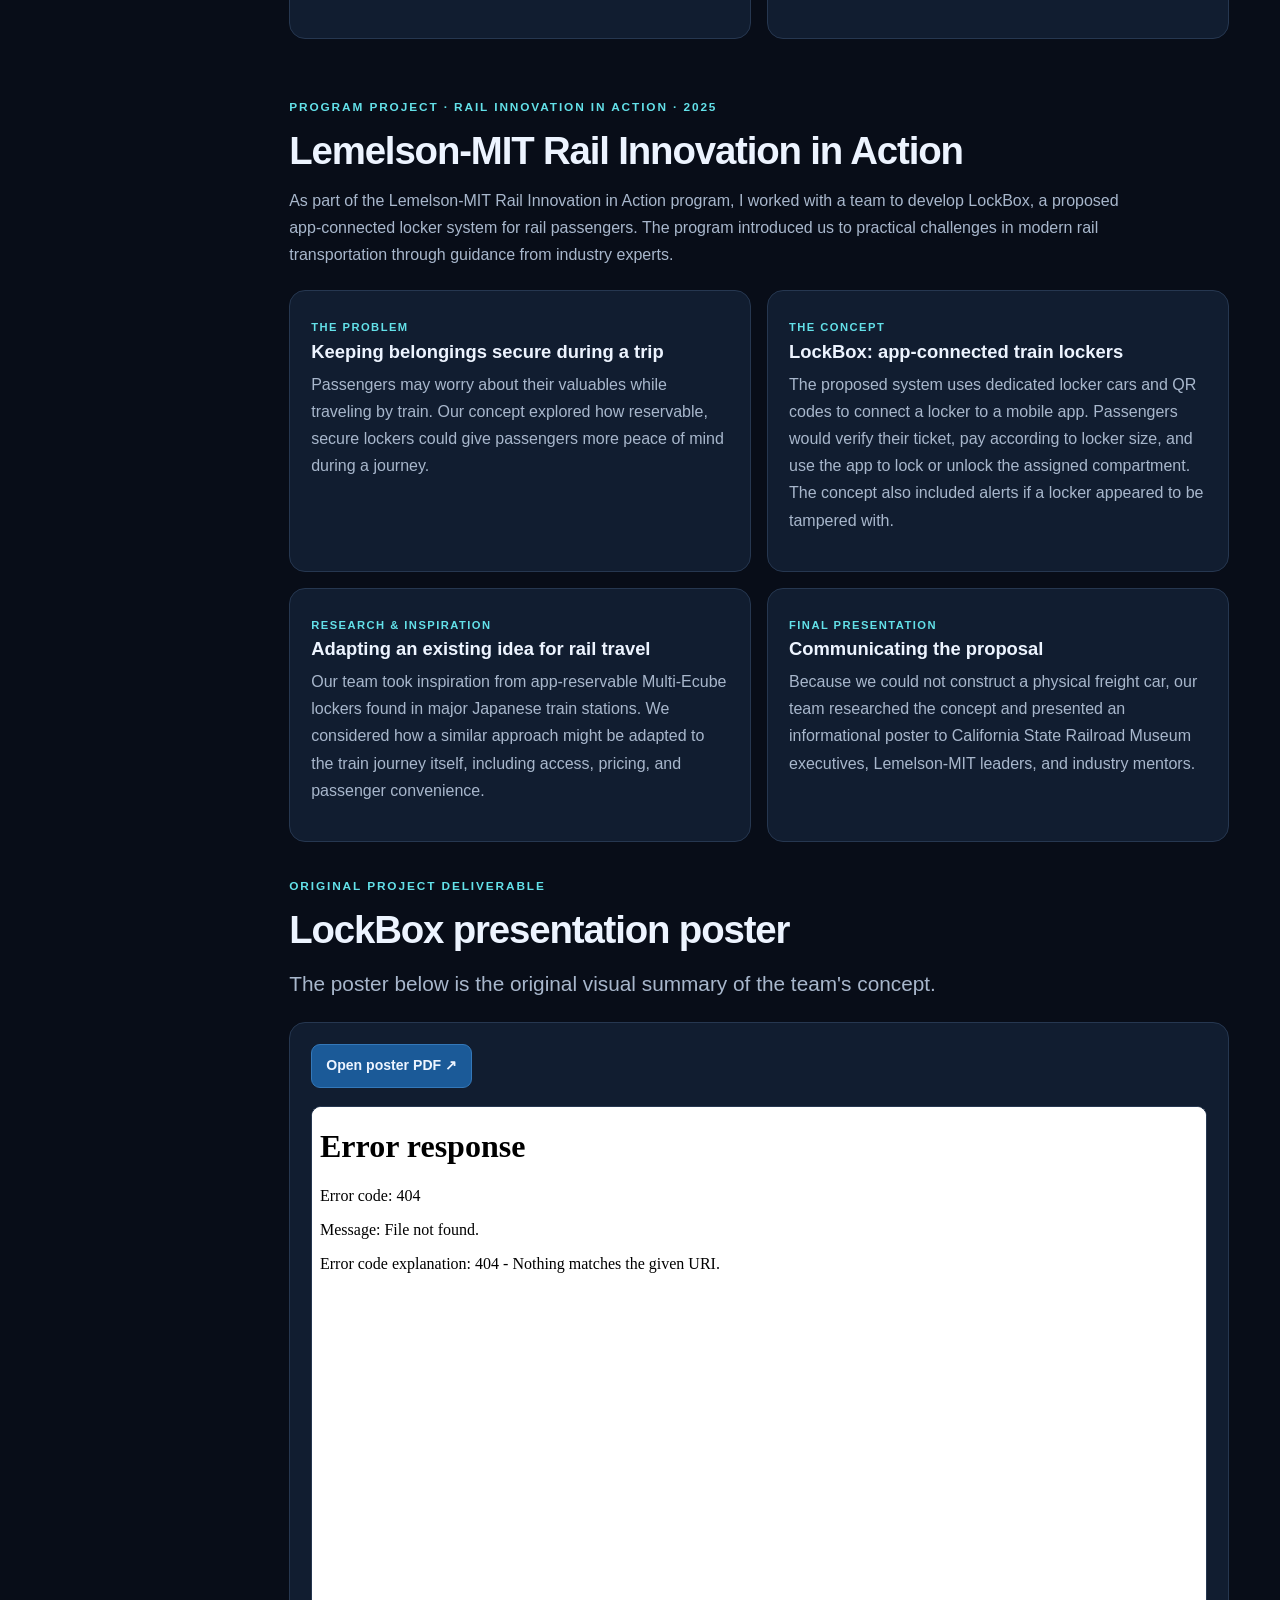
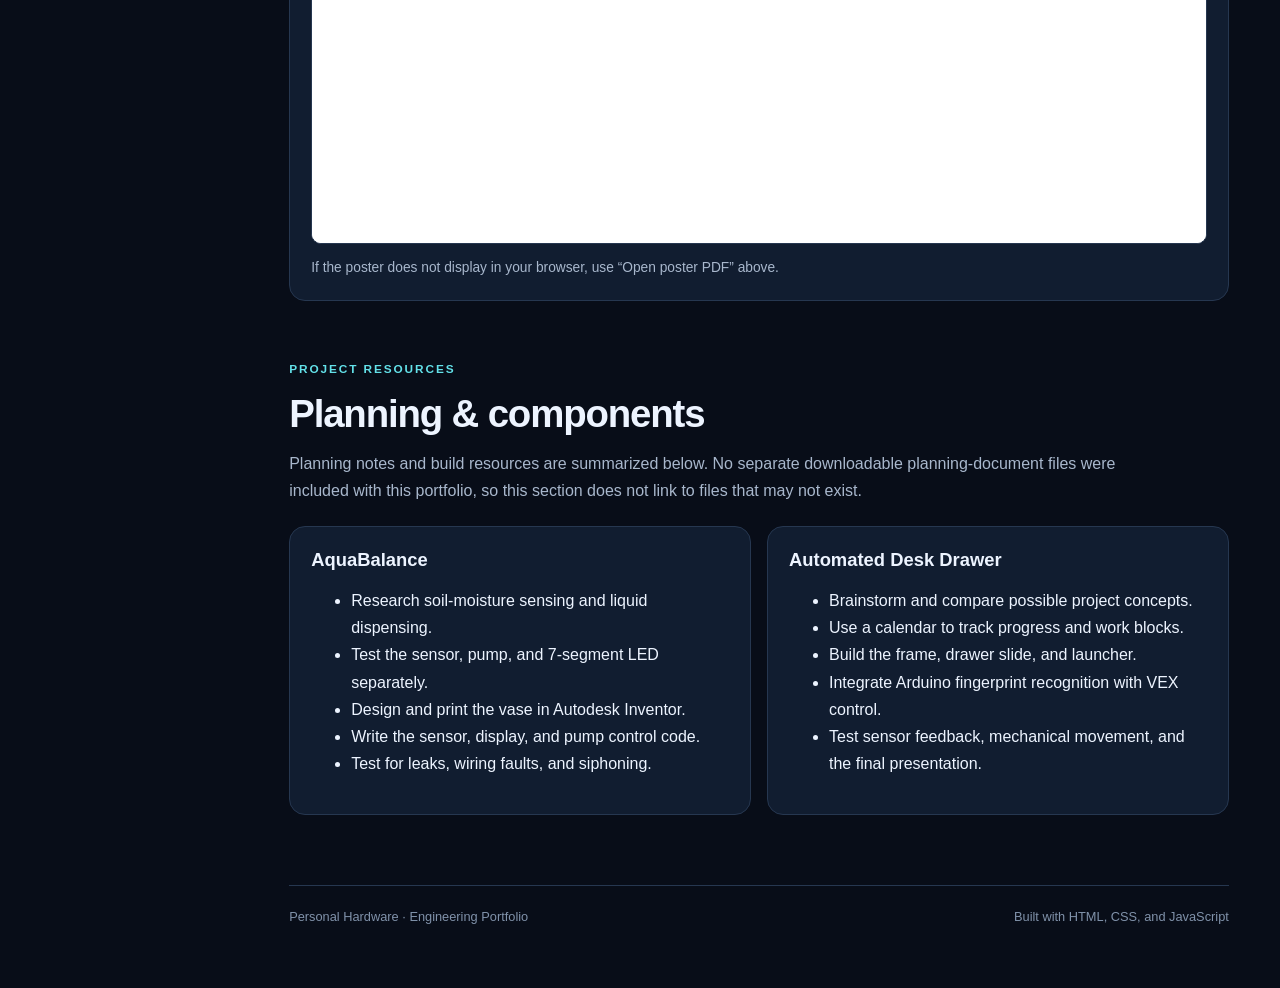
==== commit c4fd8e54: "Update print statement from 'Hello' to 'Goodbye'" ====
--- a/personal-projects.html
+++ b/personal-projects.html
@@ -1,13 +1,12 @@
+
 <!DOCTYPE html>
 <html lang="en">
 <head>
 <meta charset="UTF-8">
 <meta name="viewport" content="width=device-width, initial-scale=1">
-<meta name="description" content="Personal engineering projects: AquaBalance automatic plant watering and an automated desk drawer with fingerprint access.">
+<meta name="description" content="Personal engineering portfolio featuring AquaBalance, an automated desk drawer, and a Lemelson-MIT rail innovation program project.">
 <title>Personal Projects | Engineering Portfolio</title>
 <style>
-
-/* Personal Projects portfolio — same dark engineering theme */
 :root {
   color-scheme: dark;
   --bg: #080d18;
@@ -23,66 +22,310 @@
 }
 * { box-sizing: border-box; }
 html { scroll-behavior: smooth; scroll-padding-top: 88px; }
-body { margin: 0; background: var(--bg); color: var(--text); font: 16px/1.7 "Segoe UI", Arial, sans-serif; }
+body {
+  margin: 0;
+  background: var(--bg);
+  color: var(--text);
+  font: 16px/1.7 "Segoe UI", Arial, sans-serif;
+}
 a { color: var(--blue); }
-a:focus-visible, button:focus-visible { outline: 2px solid var(--cyan); outline-offset: 3px; }
-.topbar { position: sticky; top: 0; z-index: 50; display: flex; justify-content: space-between; align-items: center; min-height: 70px; padding: 12px 26px; background: rgba(8,13,24,.96); border-bottom: 1px solid var(--border); backdrop-filter: blur(12px); }
-.brand { display: flex; align-items: center; gap: 12px; color: var(--text); font-weight: 750; text-decoration: none; line-height: 1.2; }
-.brand small { display: block; margin-top: 4px; color: var(--muted); font-size: .66rem; letter-spacing: .15em; }
-.brand-mark { display: grid; place-items: center; width: 42px; height: 42px; border: 1px solid #3776b4; border-radius: 12px; background: #132b46; color: var(--cyan); font-size: .86rem; }
-.menu-toggle { display: none; border: 1px solid var(--border); border-radius: 9px; padding: 8px 12px; background: var(--panel); color: var(--text); cursor: pointer; }
-.site-layout { display: grid; grid-template-columns: 238px minmax(0, 1fr); min-height: calc(100vh - 70px); }
-.sidebar { position: sticky; top: 70px; align-self: start; height: calc(100vh - 70px); overflow-y: auto; padding: 25px 14px; background: #0a1220; border-right: 1px solid var(--border); }
-.nav-label { margin: 8px 12px 10px; color: #7f93ad; font-size: .7rem; font-weight: 800; letter-spacing: .15em; }
-.nav-link { display: block; margin: 4px 0; padding: 10px 12px; border: 1px solid transparent; border-radius: 9px; color: #afbed2; font-size: .92rem; text-decoration: none; transition: background .18s, border-color .18s, color .18s; }
-.nav-link:hover, .nav-link.active { color: var(--text); background: #142640; border-color: #24486e; }
+a:focus-visible, button:focus-visible {
+  outline: 2px solid var(--cyan);
+  outline-offset: 3px;
+}
+.topbar {
+  position: sticky;
+  top: 0;
+  z-index: 50;
+  display: flex;
+  justify-content: space-between;
+  align-items: center;
+  min-height: 70px;
+  padding: 12px 26px;
+  background: rgba(8,13,24,.96);
+  border-bottom: 1px solid var(--border);
+  backdrop-filter: blur(12px);
+}
+.brand {
+  display: flex;
+  align-items: center;
+  gap: 12px;
+  color: var(--text);
+  font-weight: 750;
+  text-decoration: none;
+  line-height: 1.2;
+}
+.brand small {
+  display: block;
+  margin-top: 4px;
+  color: var(--muted);
+  font-size: .66rem;
+  letter-spacing: .15em;
+}
+.brand-mark {
+  display: grid;
+  place-items: center;
+  width: 42px;
+  height: 42px;
+  border: 1px solid #3776b4;
+  border-radius: 12px;
+  background: #132b46;
+  color: var(--cyan);
+  font-size: .86rem;
+}
+.menu-toggle {
+  display: none;
+  border: 1px solid var(--border);
+  border-radius: 9px;
+  padding: 8px 12px;
+  background: var(--panel);
+  color: var(--text);
+  cursor: pointer;
+}
+.site-layout { display: block; min-height: calc(100vh - 70px); }
+.sidebar {
+  position: fixed;
+  top: 70px;
+  bottom: 0;
+  left: 0;
+  width: 238px;
+  height: auto;
+  max-height: none;
+  overflow-y: auto;
+  z-index: 45;
+  padding: 25px 14px;
+  background: #0a1220;
+  border-right: 1px solid var(--border);
+}
+.nav-label {
+  margin: 8px 12px 10px;
+  color: #7f93ad;
+  font-size: .7rem;
+  font-weight: 800;
+  letter-spacing: .15em;
+}
+.nav-link {
+  display: block;
+  margin: 4px 0;
+  padding: 10px 12px;
+  border: 1px solid transparent;
+  border-radius: 9px;
+  color: #afbed2;
+  font-size: .92rem;
+  text-decoration: none;
+  transition: background .18s, border-color .18s, color .18s;
+}
+.nav-link:hover, .nav-link.active {
+  color: var(--text);
+  background: #142640;
+  border-color: #24486e;
+}
 .nav-link.active { box-shadow: inset 3px 0 var(--blue); }
-.nav-rule { height: 1px; margin: 22px 8px; background: var(--border); }
-.sidebar-note { margin: 28px 8px 0; padding: 13px; border: 1px solid var(--border); border-radius: 10px; color: var(--muted); font-size: .78rem; }
-.status-dot { display: inline-block; width: 7px; height: 7px; margin-right: 6px; border-radius: 50%; background: var(--cyan); box-shadow: 0 0 12px #63e1e966; }
-main { width: 100%; min-width: 0; max-width: 1500px; padding: 34px clamp(18px, 4vw, 62px) 60px; }
+.nav-rule {
+  height: 1px;
+  margin: 22px 8px;
+  background: var(--border);
+}
+.sidebar-note {
+  margin: 28px 8px 0;
+  padding: 13px;
+  border: 1px solid var(--border);
+  border-radius: 10px;
+  color: var(--muted);
+  font-size: .78rem;
+}
+.status-dot {
+  display: inline-block;
+  width: 7px;
+  height: 7px;
+  margin-right: 6px;
+  border-radius: 50%;
+  background: var(--cyan);
+  box-shadow: 0 0 12px #63e1e966;
+}
+main {
+  display: block;
+  box-sizing: border-box;
+  margin-left: 238px;
+  width: calc(100% - 238px);
+  max-width: none;
+  min-width: 0;
+  padding: 34px clamp(18px, 4vw, 62px) 60px;
+}
 .section-anchor { scroll-margin-top: 90px; }
-.hero { position: relative; overflow: hidden; padding: clamp(26px, 5vw, 60px); border: 1px solid #2a405d; border-radius: 22px; background: radial-gradient(ellipse at 85% 12%, #1c4c793d, transparent 42%), linear-gradient(135deg, #111e32, #0c1422); }
-.hero::after { position: absolute; right: -65px; bottom: -120px; width: 290px; height: 290px; border: 1px solid #55a8ff28; border-radius: 50%; content: ""; box-shadow: 0 0 0 32px #55a8ff08, 0 0 0 64px #55a8ff06; pointer-events: none; }
-.eyebrow { margin: 0 0 10px; color: var(--cyan); font-size: .74rem; font-weight: 800; letter-spacing: .16em; text-transform: uppercase; }
+.hero {
+  position: relative;
+  overflow: hidden;
+  padding: clamp(26px, 5vw, 60px);
+  border: 1px solid #2a405d;
+  border-radius: 22px;
+  background: radial-gradient(ellipse at 85% 12%, #1c4c793d, transparent 42%), linear-gradient(135deg, #111e32, #0c1422);
+}
+.hero::after {
+  position: absolute;
+  right: -65px;
+  bottom: -120px;
+  width: 290px;
+  height: 290px;
+  border: 1px solid #55a8ff28;
+  border-radius: 50%;
+  content: "";
+  box-shadow: 0 0 0 32px #55a8ff08, 0 0 0 64px #55a8ff06;
+  pointer-events: none;
+}
+.eyebrow {
+  margin: 0 0 10px;
+  color: var(--cyan);
+  font-size: .74rem;
+  font-weight: 800;
+  letter-spacing: .16em;
+  text-transform: uppercase;
+}
 h1, h2, h3, h4 { line-height: 1.25; }
-h1 { position: relative; z-index: 1; margin: 10px 0 16px; font-size: clamp(2.4rem, 5vw, 4.4rem); letter-spacing: -.05em; }
+h1 {
+  position: relative;
+  z-index: 1;
+  margin: 10px 0 16px;
+  font-size: clamp(2.4rem, 5vw, 4.4rem);
+  letter-spacing: -.05em;
+}
 h1 span { color: var(--blue); }
-h2 { margin: 0 0 12px; font-size: clamp(1.8rem, 3vw, 2.5rem); letter-spacing: -.03em; }
+h2 {
+  margin: 0 0 12px;
+  font-size: clamp(1.8rem, 3vw, 2.5rem);
+  letter-spacing: -.03em;
+}
 h3 { margin: 0 0 8px; font-size: 1.15rem; }
 h4 { margin: 0 0 7px; font-size: 1rem; }
 p { margin-top: 0; }
-.hero-copy { position: relative; z-index: 1; max-width: 760px; color: var(--muted); font-size: 1.08rem; }
-.hero-actions { position: relative; z-index: 1; display: flex; flex-wrap: wrap; gap: 9px; margin-top: 25px; }
-.button { display: inline-flex; align-items: center; justify-content: center; gap: 8px; padding: 9px 14px; border: 1px solid #31557c; border-radius: 9px; background: #152943; color: var(--text); font-size: .88rem; font-weight: 650; text-decoration: none; cursor: pointer; }
+.hero-copy {
+  position: relative;
+  z-index: 1;
+  max-width: 760px;
+  color: var(--muted);
+  font-size: 1.08rem;
+}
+.hero-actions {
+  position: relative;
+  z-index: 1;
+  display: flex;
+  flex-wrap: wrap;
+  gap: 9px;
+  margin-top: 25px;
+}
+.button {
+  display: inline-flex;
+  align-items: center;
+  justify-content: center;
+  gap: 8px;
+  padding: 9px 14px;
+  border: 1px solid #31557c;
+  border-radius: 9px;
+  background: #152943;
+  color: var(--text);
+  font-size: .88rem;
+  font-weight: 650;
+  text-decoration: none;
+  cursor: pointer;
+}
 .button:hover { background: #1c3858; }
 .button.primary { border-color: #3478b9; background: #1b5a98; }
 .button.primary:hover { background: #2673b7; }
 .button.secondary { background: transparent; }
-.hero-stats { position: relative; z-index: 1; display: grid; grid-template-columns: repeat(3, minmax(0, 1fr)); gap: 12px; max-width: 760px; margin-top: 36px; }
-.hero-stats div, .metric { padding: 14px 16px; border: 1px solid #2a3d57; border-radius: 12px; background: #0913219c; }
-.hero-stats strong, .metric strong { display: block; color: var(--cyan); font-size: 1.28rem; }
+.hero-stats {
+  position: relative;
+  z-index: 1;
+  display: grid;
+  grid-template-columns: repeat(3, minmax(0, 1fr));
+  gap: 12px;
+  max-width: 760px;
+  margin-top: 36px;
+}
+.hero-stats div, .metric {
+  padding: 14px 16px;
+  border: 1px solid #2a3d57;
+  border-radius: 12px;
+  background: #0913219c;
+}
+.hero-stats strong, .metric strong {
+  display: block;
+  color: var(--cyan);
+  font-size: 1.28rem;
+}
 .hero-stats span, .metric span { color: var(--muted); font-size: .8rem; }
 .section { margin-top: 58px; }
 .section-heading { margin-bottom: 22px; }
 .section-heading > p:last-child { max-width: 840px; color: var(--muted); }
-.project-grid, .content-grid, .document-grid { display: grid; grid-template-columns: repeat(2, minmax(0, 1fr)); gap: 16px; }
-.project-card, .panel, .document-card { min-width: 0; padding: 21px; border: 1px solid var(--border); border-radius: var(--radius); background: var(--panel); }
-.project-card { display: flex; flex-direction: column; min-height: 220px; color: inherit; text-decoration: none; transition: transform .2s, border-color .2s; }
+.project-grid, .content-grid, .document-grid, .steps-grid {
+  display: grid;
+  grid-template-columns: repeat(2, minmax(0, 1fr));
+  gap: 16px;
+}
+.project-card, .panel, .content-card, .document-card {
+  min-width: 0;
+  padding: 21px;
+  border: 1px solid var(--border);
+  border-radius: var(--radius);
+  background: var(--panel);
+}
+.project-card {
+  display: flex;
+  flex-direction: column;
+  min-height: 220px;
+  color: inherit;
+  text-decoration: none;
+  transition: transform .2s, border-color .2s;
+}
 .project-card:hover { transform: translateY(-3px); border-color: var(--blue); }
-.card-number, .doc-label, .timeline-tag { color: var(--cyan); font-size: .7rem; font-weight: 800; letter-spacing: .13em; }
+.card-number, .doc-label, .timeline-tag {
+  color: var(--cyan);
+  font-size: .7rem;
+  font-weight: 800;
+  letter-spacing: .13em;
+}
 .project-card h3 { margin-top: 12px; font-size: 1.35rem; }
-.project-card p, .panel p, .document-card p { color: var(--muted); }
-.card-arrow { margin-top: auto; padding-top: 10px; color: var(--blue); font-weight: 650; font-size: .88rem; }
-.callout { padding: 19px 21px; border: 1px solid #24486e; border-left: 3px solid var(--blue); border-radius: 0 12px 12px 0; background: #102039; }
+.project-card p, .panel p, .content-card p, .document-card p { color: var(--muted); }
+.card-arrow {
+  margin-top: auto;
+  padding-top: 10px;
+  color: var(--blue);
+  font-weight: 650;
+  font-size: .88rem;
+}
+.callout {
+  padding: 19px 21px;
+  border: 1px solid #24486e;
+  border-left: 3px solid var(--blue);
+  border-radius: 0 12px 12px 0;
+  background: #102039;
+}
 .callout p { margin: 5px 0 0; color: var(--muted); }
-.metric-grid { display: grid; grid-template-columns: repeat(4, minmax(0, 1fr)); gap: 12px; margin: 20px 0; }
+.metric-grid {
+  display: grid;
+  grid-template-columns: repeat(4, minmax(0, 1fr));
+  gap: 12px;
+  margin: 20px 0;
+}
 .subheading { margin: 34px 0 15px; font-size: 1.3rem; }
 .detail-list { padding-left: 24px; color: #d6e1f1; }
 .detail-list li { margin: 8px 0; padding-left: 3px; }
-.timeline { margin: 20px 0 8px 8px; padding-left: 23px; border-left: 2px solid #2b5684; }
+.timeline {
+  margin: 20px 0 8px 8px;
+  padding-left: 23px;
+  border-left: 2px solid #2b5684;
+}
 .timeline-item { position: relative; margin: 0 0 27px; }
-.timeline-item::before { position: absolute; top: 5px; left: -30px; width: 10px; height: 10px; border: 2px solid var(--blue); border-radius: 50%; background: var(--bg); content: ""; }
+.timeline-item::before {
+  position: absolute;
+  top: 5px;
+  left: -30px;
+  width: 10px;
+  height: 10px;
+  border: 2px solid var(--blue);
+  border-radius: 50%;
+  background: var(--bg);
+  content: "";
+}
 .timeline-item h4 { margin-top: 6px; }
 .timeline-item p { margin-bottom: 0; color: var(--muted); }
 .table-wrap { overflow-x: auto; border: 1px solid var(--border); border-radius: 12px; }
@@ -93,69 +336,109 @@
 tr:last-child td { border-bottom: 0; }
 .small { font-size: .86rem; }
 .muted { color: var(--muted); }
-.document-card { display: flex; flex-direction: column; align-items: flex-start; justify-content: space-between; gap: 18px; }
+.document-card {
+  display: flex;
+  flex-direction: column;
+  align-items: flex-start;
+  justify-content: space-between;
+  gap: 18px;
+}
 .document-card .button { margin-top: auto; }
 .document-card h4, .document-card h3 { margin-top: 6px; }
 .doc-label { display: inline-block; }
-.content-grid.four { grid-template-columns: repeat(2, minmax(0, 1fr)); }
 .stage { position: relative; padding-top: 49px; }
-.stage-no { position: absolute; top: 17px; left: 21px; color: var(--cyan); font-weight: 800; font-size: .78rem; letter-spacing: .1em; }
-.footer { display: flex; flex-wrap: wrap; justify-content: space-between; gap: 12px; margin-top: 70px; padding-top: 20px; border-top: 1px solid var(--border); color: #8092aa; font-size: .8rem; }
-@media (max-width: 1000px) {
-  .site-layout { grid-template-columns: 205px minmax(0, 1fr); }
-  main { padding-inline: 24px; }
+.stage-no {
+  position: absolute;
+  top: 17px;
+  left: 21px;
+  color: var(--cyan);
+  font-weight: 800;
+  font-size: .78rem;
+  letter-spacing: .1em;
+}
+.footer {
+  display: flex;
+  flex-wrap: wrap;
+  justify-content: space-between;
+  gap: 12px;
+  margin-top: 70px;
+  padding-top: 20px;
+  border-top: 1px solid var(--border);
+  color: #8092aa;
+  font-size: .8rem;
+}
+@media (min-width: 721px) and (max-width: 1000px) {
+  .sidebar { width: 205px; }
+  main {
+    margin-left: 205px;
+    width: calc(100% - 205px);
+    padding-left: 24px;
+    padding-right: 24px;
+  }
   .metric-grid { grid-template-columns: repeat(2, minmax(0, 1fr)); }
 }
 @media (max-width: 720px) {
   .topbar { min-height: 62px; padding: 10px 15px; }
   .menu-toggle { display: inline-flex; align-items: center; gap: 7px; }
   .site-layout { display: block; }
-  .site-layout > main, main#main { margin-left: 0; width: 100%; max-width: none; }
-  .sidebar { position: sticky; top: 62px; z-index: 40; display: none; width: 100%; height: auto; max-height: calc(100vh - 62px); padding: 12px; border-right: 0; border-bottom: 1px solid var(--border); }
+  main {
+    margin-left: 0;
+    width: 100%;
+    max-width: none;
+    padding: 22px 15px 45px;
+  }
+  .sidebar {
+    position: sticky;
+    top: 62px;
+    z-index: 40;
+    display: none;
+    width: 100%;
+    height: auto;
+    max-height: calc(100vh - 62px);
+    padding: 12px;
+    border-right: 0;
+    border-bottom: 1px solid var(--border);
+  }
   .sidebar.open { display: block; }
   .nav-label, .nav-rule, .sidebar-note { display: none; }
   .nav-link { margin: 3px 0; }
-  main { padding: 22px 15px 45px; }
   .hero { padding: 27px 20px; }
   .hero-stats { grid-template-columns: 1fr; margin-top: 25px; }
+  .project-grid, .content-grid, .document-grid, .steps-grid { grid-template-columns: 1fr; }
   .metric-grid { grid-template-columns: repeat(2, minmax(0, 1fr)); }
   .footer { display: block; }
   .footer span { display: block; margin: 5px 0; }
 }
 @media (prefers-reduced-motion: reduce) {
-  *, *::before, *::after { scroll-behavior: auto !important; transition-duration: .01ms !important; }
-}
-
-  
-/* Desktop: keep the sidebar fixed and explicitly offset ALL page content beside it. */
-@media (min-width: 721px) {
-  .site-layout { display: block; min-height: calc(100vh - 70px); }
-  .sidebar { position: fixed; top: 70px; bottom: 0; left: 0; width: 238px; height: auto; max-height: none; overflow-y: auto; z-index: 45; }
-  .site-layout > main, main#main { display: block; box-sizing: border-box; margin-left: 238px; width: calc(100% - 238px); max-width: none; min-width: 0; padding-left: clamp(18px, 4vw, 62px); padding-right: clamp(18px, 4vw, 62px); }
-}
-@media (min-width: 721px) and (max-width: 1000px) {
-  .sidebar { width: 205px; }
-  .site-layout > main, main#main { margin-left: 205px; width: calc(100% - 205px); padding-left: 24px; padding-right: 24px; }
-}
-
+  *, *::before, *::after {
+    scroll-behavior: auto !important;
+    transition-duration: .01ms !important;
+  }
+}
 </style>
 </head>
 <body>
 <header class="topbar">
-  <a class="brand" href="#home" aria-label="Personal projects home"><span class="brand-mark">NS</span><span>Nikhil Sahu <small>PERSONAL HARDWARE PORTFOLIO</small></span></a>
+  <a class="brand" href="#home" aria-label="Personal projects home">
+    <span class="brand-mark">NS</span>
+    <span>Nikhil Sahu <small>PERSONAL HARDWARE PORTFOLIO</small></span>
+  </a>
   <button class="menu-toggle" id="menuToggle" aria-expanded="false" aria-controls="sidebar">☰ <span>Menu</span></button>
 </header>
+
 <div class="site-layout">
   <aside class="sidebar" id="sidebar">
     <p class="nav-label">PORTFOLIO</p>
     <a class="nav-link active" href="#home">Overview</a>
     <a class="nav-link" href="#aquabalance">AquaBalance</a>
     <a class="nav-link" href="#desk-drawer">Automated Desk Drawer</a>
+    <a class="nav-link" href="#lemelson-rail">Lemelson-MIT Rail Innovation</a>
     <div class="nav-rule"></div>
     <p class="nav-label">PROJECT RESOURCES</p>
     <a class="nav-link" href="#planning">Planning &amp; Components</a>
     <div class="sidebar-note"><span class="status-dot"></span> Design · Build · Test · Improve</div>
   </aside>
+
   <main id="main">
     <section class="hero section-anchor" id="home">
       <p class="eyebrow">PERSONAL ENGINEERING · HARDWARE · AUTOMATION</p>
@@ -166,64 +449,191 @@
         <a class="button secondary" href="#planning">View components &amp; process</a>
       </div>
       <div class="hero-stats">
-        <div><strong>02</strong><span>Personal projects</span></div>
+        <div><strong>02</strong><span>Independent hardware builds</span></div>
         <div><strong>CAD + Code</strong><span>Design and implementation</span></div>
         <div><strong>Mechatronics</strong><span>Sensing and automation</span></div>
       </div>
     </section>
 
     <section class="section section-anchor" id="project-index">
-      <div class="section-heading"><p class="eyebrow">PROJECT INDEX</p><h2>Build log</h2><p>Select a project to explore its purpose, system design, build process, challenges, and takeaways.</p></div>
+      <div class="section-heading">
+        <p class="eyebrow">PROJECT INDEX</p>
+        <h2>Build log</h2>
+        <p>Select a project to explore its purpose, system design, build process, challenges, and takeaways.</p>
+      </div>
       <div class="project-grid">
-        <a class="project-card" href="#aquabalance"><span class="card-number">01 / SMART PLANT CARE</span><h3>AquaBalance</h3><p>An automatic plant-watering prototype using a soil-moisture sensor, Arduino, submersible pump, and custom 3D-printed vase.</p></a>
-        <a class="project-card" href="#desk-drawer"><span class="card-number">02 / ROBOTICS + ACCESS CONTROL</span><h3>Automated Desk Drawer</h3><p>A mechatronics capstone combining fingerprint recognition, a motorized rack-and-pinion drawer, distance sensing, and a VEX ball launcher.</p></a>
+        <a class="project-card" href="#aquabalance">
+          <span class="card-number">01 / SMART PLANT CARE</span>
+          <h3>AquaBalance</h3>
+          <p>An automatic plant-watering prototype using a soil-moisture sensor, Arduino, submersible pump, and custom 3D-printed vase.</p>
+        </a>
+        <a class="project-card" href="#desk-drawer">
+          <span class="card-number">02 / ROBOTICS + ACCESS CONTROL</span>
+          <h3>Automated Desk Drawer</h3>
+          <p>A mechatronics capstone combining fingerprint recognition, a motorized rack-and-pinion drawer, distance sensing, and a VEX ball launcher.</p>
+        </a>
       </div>
     </section>
 
     <section class="section section-anchor" id="aquabalance">
-      <div class="section-heading"><p class="eyebrow">PROJECT 01 · SMART PLANT CARE</p><h2>AquaBalance</h2><p>An automatic plant-watering prototype designed to help prevent plants from being under-watered or over-watered.</p></div>
-<div class="content-grid">
-        <article class="content-card"><h3>What is AquaBalance?</h3><p>Remembering to water plants can be difficult: forgetting to water or adding too much can harm them. AquaBalance is an automatic plant-watering machine built around a custom 3D-printed vase designed to help contain water and support a plant.</p><p>The prototype also served as a way to explore electronics, sensor readings, pump control, and embedded coding in a practical home-gardening application.</p></article>
-        <article class="content-card"><h3>Why I chose this project</h3><p>The project offered a hands-on way to learn how a soil-moisture sensor works, how to control a submersible pump, and how to display sensor readings on a 7-segment LED. It also connected to an everyday interest in gardening and the possibility of scaling automatic watering to a larger setup.</p></article>
-      </div>
-      <div class="section-heading subheading"><p class="eyebrow">SYSTEM DESIGN</p><h2>How it works</h2></div>
+      <div class="section-heading">
+        <p class="eyebrow">PROJECT 01 · SMART PLANT CARE</p>
+        <h2>AquaBalance</h2>
+        <p>An automatic plant-watering prototype designed to help prevent plants from being under-watered or over-watered.</p>
+      </div>
+      <div class="content-grid">
+        <article class="content-card">
+          <h3>What is AquaBalance?</h3>
+          <p>Remembering to water plants can be difficult: forgetting to water or adding too much can harm them. AquaBalance is an automatic plant-watering machine built around a custom 3D-printed vase designed to help contain water and support a plant.</p>
+          <p>The prototype also served as a way to explore electronics, sensor readings, pump control, and embedded coding in a practical home-gardening application.</p>
+        </article>
+        <article class="content-card">
+          <h3>Why I chose this project</h3>
+          <p>The project offered a hands-on way to learn how a soil-moisture sensor works, how to control a submersible pump, and how to display sensor readings on a 7-segment LED. It also connected to an everyday interest in gardening and the possibility of scaling automatic watering to a larger setup.</p>
+        </article>
+      </div>
+
+      <div class="section-heading subheading">
+        <p class="eyebrow">SYSTEM DESIGN</p>
+        <h2>How it works</h2>
+      </div>
       <div class="steps-grid">
-        <article class="content-card"><span class="step-number">01</span><h3>Measure soil moisture</h3><p>An analog soil-moisture sensor reads the soil condition and provides a value to the Arduino, with raw readings typically in the 0–1023 range.</p></article>
-        <article class="content-card"><span class="step-number">02</span><h3>Process the reading</h3><p>The Arduino code reads the sensor and scales the reading to a simpler 0–100 display for the 7-segment LED.</p></article>
-        <article class="content-card"><span class="step-number">03</span><h3>Water when needed</h3><p>When the soil is considered dry, the Arduino activates a mini submersible pump. Water moves through tubing in intervals until the target moisture condition is reached.</p></article>
-        <article class="content-card"><span class="step-number">04</span><h3>Contain and deliver water</h3><p>A custom-designed 3D-printed vase and carefully routed tubing help manage the water delivery and reduce leakage or siphoning issues.</p></article>
-      </div>
-      <div class="section-heading subheading"><p class="eyebrow">COMPONENTS</p><h2>Electronics &amp; fabrication</h2></div>
-<div class="content-card wide-card"><h3>Main components</h3><ul><li>Arduino Uno</li><li>Analog soil-moisture sensor</li><li>Mini submersible water pump and plastic tubing</li><li>7-segment LED</li><li>Jumper wires, NPN transistor, resistor, and flyback diode</li><li>Water reservoir and custom 3D-printed vase</li></ul></div>
-      <div class="section-heading subheading"><p class="eyebrow">CAD &amp; MAKING</p><h2>Custom 3D-printed vase</h2><p>The vase was designed in Autodesk Inventor and printed for the prototype. The total filament used was approximately 297 grams. At a filament cost of $30 per kilogram, the estimated print-material cost was $8.91.</p></div>
-<div class="section-heading subheading"><p class="eyebrow">BUILD PROCESS</p><h2>Construction overview</h2></div>
+        <article class="content-card">
+          <span class="step-number">01</span>
+          <h3>Measure soil moisture</h3>
+          <p>An analog soil-moisture sensor reads the soil condition and provides a value to the Arduino, with raw readings typically in the 0–1023 range.</p>
+        </article>
+        <article class="content-card">
+          <span class="step-number">02</span>
+          <h3>Process the reading</h3>
+          <p>The Arduino code reads the sensor and scales the reading to a simpler 0–100 display for the 7-segment LED.</p>
+        </article>
+        <article class="content-card">
+          <span class="step-number">03</span>
+          <h3>Water when needed</h3>
+          <p>When the soil is considered dry, the Arduino activates a mini submersible pump. Water moves through tubing in intervals until the target moisture condition is reached.</p>
+        </article>
+        <article class="content-card">
+          <span class="step-number">04</span>
+          <h3>Contain and deliver water</h3>
+          <p>A custom-designed 3D-printed vase and carefully routed tubing help manage the water delivery and reduce leakage or siphoning issues.</p>
+        </article>
+      </div>
+
+      <div class="section-heading subheading">
+        <p class="eyebrow">COMPONENTS</p>
+        <h2>Electronics &amp; fabrication</h2>
+      </div>
+      <div class="content-card wide-card">
+        <h3>Main components</h3>
+        <ul>
+          <li>Arduino Uno</li>
+          <li>Analog soil-moisture sensor</li>
+          <li>Mini submersible water pump and plastic tubing</li>
+          <li>7-segment LED</li>
+          <li>Jumper wires, NPN transistor, resistor, and flyback diode</li>
+          <li>Water reservoir and custom 3D-printed vase</li>
+        </ul>
+      </div>
+
+      <div class="section-heading subheading">
+        <p class="eyebrow">CAD &amp; MAKING</p>
+        <h2>Custom 3D-printed vase</h2>
+        <p>The vase was designed in Autodesk Inventor and printed for the prototype. The total filament used was approximately 297 grams. At a filament cost of $30 per kilogram, the estimated print-material cost was $8.91.</p>
+      </div>
+
+      <div class="section-heading subheading">
+        <p class="eyebrow">BUILD PROCESS</p>
+        <h2>Construction overview</h2>
+      </div>
       <div class="timeline">
-        <article class="timeline-item"><span class="step-number">01</span><div><h3>Design the vase</h3><p>Create a custom vase in Autodesk Inventor and 3D-print it. If the print cannot be completed in time, use a suitable container as a backup.</p></div></article>
-        <article class="timeline-item"><span class="step-number">02</span><div><h3>Prepare pump wiring</h3><p>Attach secure leads to the pump terminals and insulate the connections. Use appropriate adult supervision and safe soldering practices.</p></div></article>
-        <article class="timeline-item"><span class="step-number">03</span><div><h3>Test each component</h3><p>Test the 7-segment display, soil-moisture sensor, and pump individually before combining them. Ensure the pump has water when operating.</p></div></article>
-        <article class="timeline-item"><span class="step-number">04</span><div><h3>Connect the water path</h3><p>Attach tubing to the pump and position the outlet above the soil. Keep the tubing end out of the soil to help prevent dirt entering the pump.</p></div></article>
-        <article class="timeline-item"><span class="step-number">05</span><div><h3>Wire and program the system</h3><p>Connect the moisture sensor to an analog input, the display to its required interface, and the pump through a transistor switching circuit with a flyback diode. Write and debug the control code.</p></div></article>
-        <article class="timeline-item"><span class="step-number">06</span><div><h3>Test for leaks and siphoning</h3><p>Check wiring, verify the code, and test the vase and tubing for leakage or unintended water flow.</p></div></article>
-      </div>
+        <article class="timeline-item">
+          <span class="step-number">01</span>
+          <div><h3>Design the vase</h3><p>Create a custom vase in Autodesk Inventor and 3D-print it. If the print cannot be completed in time, use a suitable container as a backup.</p></div>
+        </article>
+        <article class="timeline-item">
+          <span class="step-number">02</span>
+          <div><h3>Prepare pump wiring</h3><p>Attach secure leads to the pump terminals and insulate the connections. Use appropriate adult supervision and safe soldering practices.</p></div>
+        </article>
+        <article class="timeline-item">
+          <span class="step-number">03</span>
+          <div><h3>Test each component</h3><p>Test the 7-segment display, soil-moisture sensor, and pump individually before combining them. Ensure the pump has water when operating.</p></div>
+        </article>
+        <article class="timeline-item">
+          <span class="step-number">04</span>
+          <div><h3>Connect the water path</h3><p>Attach tubing to the pump and position the outlet above the soil. Keep the tubing end out of the soil to help prevent dirt entering the pump.</p></div>
+        </article>
+        <article class="timeline-item">
+          <span class="step-number">05</span>
+          <div><h3>Wire and program the system</h3><p>Connect the moisture sensor to an analog input, the display to its required interface, and the pump through a transistor switching circuit with a flyback diode. Write and debug the control code.</p></div>
+        </article>
+        <article class="timeline-item">
+          <span class="step-number">06</span>
+          <div><h3>Test for leaks and siphoning</h3><p>Check wiring, verify the code, and test the vase and tubing for leakage or unintended water flow.</p></div>
+        </article>
+      </div>
+
       <div class="content-grid">
-        <article class="content-card"><h3>Problems &amp; solutions</h3><ul><li><strong>Incomplete 3D print:</strong> used a plastic container as a backup reservoir.</li><li><strong>Thin vase bottom:</strong> had the vase reprinted.</li><li><strong>Faulty LCD panels:</strong> switched to a 7-segment LED to display moisture on a 0–100 scale.</li><li><strong>Water leakage:</strong> added a rubber-like lining inside the vase.</li><li><strong>Pump would not start:</strong> checked component seating, wiring, and transistor pin configuration.</li></ul></article>
-        <article class="content-card"><h3>Reflection</h3><p>This project introduced me to several unfamiliar components and challenged me to troubleshoot both hardware and code. I learned how soil-moisture readings are gathered, how analog inputs are used, why a transistor is needed to switch the pump, and why a flyback diode matters in a motor circuit. Testing each component separately and checking the wiring carefully were important steps toward getting the system working.</p></article>
+        <article class="content-card">
+          <h3>Problems &amp; solutions</h3>
+          <ul>
+            <li><strong>Incomplete 3D print:</strong> used a plastic container as a backup reservoir.</li>
+            <li><strong>Thin vase bottom:</strong> had the vase reprinted.</li>
+            <li><strong>Faulty LCD panels:</strong> switched to a 7-segment LED to display moisture on a 0–100 scale.</li>
+            <li><strong>Water leakage:</strong> added a rubber-like lining inside the vase.</li>
+            <li><strong>Pump would not start:</strong> checked component seating, wiring, and transistor pin configuration.</li>
+          </ul>
+        </article>
+        <article class="content-card">
+          <h3>Reflection</h3>
+          <p>This project introduced me to several unfamiliar components and challenged me to troubleshoot both hardware and code. I learned how soil-moisture readings are gathered, how analog inputs are used, why a transistor is needed to switch the pump, and why a flyback diode matters in a motor circuit. Testing each component separately and checking the wiring carefully were important steps toward getting the system working.</p>
+        </article>
       </div>
     </section>
 
     <section class="section section-anchor" id="desk-drawer">
-      <div class="section-heading"><p class="eyebrow">PROJECT 02 · ROBOTICS + MECHATRONICS</p><h2>Automated Desk Drawer</h2><p>A robotics/mechatronics capstone project combining fingerprint access, autonomous sensing, a motorized drawer, and a ball-launching mechanism.</p></div>
-<div class="content-grid">
-        <article class="content-card"><h3>Objective</h3><p>Create a robotics/mechatronics product that demonstrates skills developed over two years of classes. The design used buttons and sensors rather than wireless operation, required at least two sensors in a feedback loop, and included at least one student-designed 3D-printed part, along with planning and a final presentation.</p></article>
-        <article class="content-card"><h3>Project concept</h3><p>The drawer uses a fingerprint sensor to authorize access. A VEX rangefinder detects a nearby hand and commands the drawer to open through a horizontal rack-and-pinion system. A bumper switch closes the drawer. A ball launcher was included as the project's intruder-response demonstration.</p></article>
-      </div>
-      <div class="section-heading subheading"><p class="eyebrow">FINAL PRODUCT</p><h2>Three integrated systems</h2></div>
+      <div class="section-heading">
+        <p class="eyebrow">PROJECT 02 · ROBOTICS + MECHATRONICS</p>
+        <h2>Automated Desk Drawer</h2>
+        <p>A robotics/mechatronics capstone project combining fingerprint access, autonomous sensing, a motorized drawer, and a ball-launching mechanism.</p>
+      </div>
+      <div class="content-grid">
+        <article class="content-card">
+          <h3>Objective</h3>
+          <p>Create a robotics/mechatronics product that demonstrates skills developed over two years of classes. The design used buttons and sensors rather than wireless operation, required at least two sensors in a feedback loop, and included at least one student-designed 3D-printed part, along with planning and a final presentation.</p>
+        </article>
+        <article class="content-card">
+          <h3>Project concept</h3>
+          <p>The drawer uses a fingerprint sensor to authorize access. A VEX rangefinder detects a nearby hand and commands the drawer to open through a horizontal rack-and-pinion system. A bumper switch closes the drawer. A ball launcher was included as the project's intruder-response demonstration.</p>
+        </article>
+      </div>
+
+      <div class="section-heading subheading">
+        <p class="eyebrow">FINAL PRODUCT</p>
+        <h2>Three integrated systems</h2>
+      </div>
       <div class="steps-grid">
-        <article class="content-card"><span class="step-number">01</span><h3>Drawer and frame</h3><p>VEX metal angles, C-channels, plates, screws, and nuts form the base and drawer. A horizontal rack-and-pinion mechanism driven by a VEX motor group moves the drawer in and out.</p></article>
-        <article class="content-card"><span class="step-number">02</span><h3>Fingerprint access</h3><p>A DY50 fingerprint sensor connects to an Arduino and uses the Adafruit fingerprint library to identify a stored fingerprint. The Arduino sends a signal to the VEX brain to select the appropriate response.</p></article>
-        <article class="content-card"><span class="step-number">03</span><h3>Ball launcher</h3><p>A VEX motor group drives two wheels that compress and launch foam balls. A custom 3D-printed holder was designed in Autodesk Inventor to hold the balls above the launcher.</p></article>
-      </div>
-      <div class="section-heading subheading"><p class="eyebrow">BUILD &amp; CONTROL</p><h2>Design and implementation</h2></div>
+        <article class="content-card">
+          <span class="step-number">01</span>
+          <h3>Drawer and frame</h3>
+          <p>VEX metal angles, C-channels, plates, screws, and nuts form the base and drawer. A horizontal rack-and-pinion mechanism driven by a VEX motor group moves the drawer in and out.</p>
+        </article>
+        <article class="content-card">
+          <span class="step-number">02</span>
+          <h3>Fingerprint access</h3>
+          <p>A DY50 fingerprint sensor connects to an Arduino and uses the Adafruit fingerprint library to identify a stored fingerprint. The Arduino sends a signal to the VEX brain to select the appropriate response.</p>
+        </article>
+        <article class="content-card">
+          <span class="step-number">03</span>
+          <h3>Ball launcher</h3>
+          <p>A VEX motor group drives two wheels that compress and launch foam balls. A custom 3D-printed holder was designed in Autodesk Inventor to hold the balls above the launcher.</p>
+        </article>
+      </div>
+
+      <div class="section-heading subheading">
+        <p class="eyebrow">BUILD &amp; CONTROL</p>
+        <h2>Design and implementation</h2>
+      </div>
       <div class="timeline">
         <article class="timeline-item"><span class="step-number">01</span><div><h3>Build the base</h3><p>I initially considered a fully 3D-printed base, but the long print time and material durability made that approach impractical. VEX metal parts were used for the main frame instead.</p></div></article>
         <article class="timeline-item"><span class="step-number">02</span><div><h3>Construct the drawer slide</h3><p>Build the drawer from VEX angles and plates, then attach the rack-and-pinion slide and motor group to move it forward and backward.</p></div></article>
@@ -232,46 +642,146 @@
         <article class="timeline-item"><span class="step-number">05</span><div><h3>Design and attach the ball holder</h3><p>Model a holder for two VEX foam balls in Autodesk Inventor, print it, and mount it above the launcher mechanism.</p></div></article>
         <article class="timeline-item"><span class="step-number">06</span><div><h3>Program and test</h3><p>Run the Arduino C++ fingerprint code alongside the VEX Python control code. Test valid and invalid scans, range detection, drawer opening and closing, and the launcher response.</p></div></article>
       </div>
-<div class="content-grid">
-        <article class="content-card"><h3>Challenges &amp; solutions</h3><ul><li><strong>Base print took too long:</strong> changed to VEX metal parts.</li><li><strong>Drawer sagged:</strong> moved support points toward the middle to better distribute the load.</li><li><strong>Fingerprint readings were unreliable:</strong> used the Adafruit library's enrollment and matching approach.</li><li><strong>Ball holder mounting was unstable:</strong> used tape as a quick fix, though a more secure mounting method would have been better.</li></ul></article>
-        <article class="content-card"><h3>Successes &amp; reflection</h3><p>I adapted the design when the original approach proved impractical, planned my work using a daily calendar, and completed the project within the class timeline. The most challenging part was connecting Arduino and VEX code so the fingerprint result could trigger the correct mechanical behavior. The build strengthened my skills in prototyping, mechatronics, debugging, and making design trade-offs under time constraints.</p></article>
+
+      <div class="content-grid">
+        <article class="content-card">
+          <h3>Challenges &amp; solutions</h3>
+          <ul>
+            <li><strong>Base print took too long:</strong> changed to VEX metal parts.</li>
+            <li><strong>Drawer sagged:</strong> moved support points toward the middle to better distribute the load.</li>
+            <li><strong>Fingerprint readings were unreliable:</strong> used the Adafruit library's enrollment and matching approach.</li>
+            <li><strong>Ball holder mounting was unstable:</strong> used tape as a quick fix, though a more secure mounting method would have been better.</li>
+          </ul>
+        </article>
+        <article class="content-card">
+          <h3>Successes &amp; reflection</h3>
+          <p>I adapted the design when the original approach proved impractical, planned my work using a daily calendar, and completed the project within the class timeline. The most challenging part was connecting Arduino and VEX code so the fingerprint result could trigger the correct mechanical behavior. The build strengthened my skills in prototyping, mechatronics, debugging, and making design trade-offs under time constraints.</p>
+        </article>
       </div>
     </section>
 
+    <section class="section section-anchor" id="lemelson-rail">
+      <div class="section-heading">
+        <p class="eyebrow">PROGRAM PROJECT · RAIL INNOVATION IN ACTION · 2025</p>
+        <h2>Lemelson-MIT Rail Innovation in Action</h2>
+        <p>As part of the Lemelson-MIT Rail Innovation in Action program, I worked with a team to develop LockBox, a proposed app-connected locker system for rail passengers. The program introduced us to practical challenges in modern rail transportation through guidance from industry experts.</p>
+      </div>
+
+      <div class="content-grid">
+        <article class="panel">
+          <span class="doc-label">THE PROBLEM</span>
+          <h3>Keeping belongings secure during a trip</h3>
+          <p>Passengers may worry about their valuables while traveling by train. Our concept explored how reservable, secure lockers could give passengers more peace of mind during a journey.</p>
+        </article>
+        <article class="panel">
+          <span class="doc-label">THE CONCEPT</span>
+          <h3>LockBox: app-connected train lockers</h3>
+          <p>The proposed system uses dedicated locker cars and QR codes to connect a locker to a mobile app. Passengers would verify their ticket, pay according to locker size, and use the app to lock or unlock the assigned compartment. The concept also included alerts if a locker appeared to be tampered with.</p>
+        </article>
+        <article class="panel">
+          <span class="doc-label">RESEARCH &amp; INSPIRATION</span>
+          <h3>Adapting an existing idea for rail travel</h3>
+          <p>Our team took inspiration from app-reservable Multi-Ecube lockers found in major Japanese train stations. We considered how a similar approach might be adapted to the train journey itself, including access, pricing, and passenger convenience.</p>
+        </article>
+        <article class="panel">
+          <span class="doc-label">FINAL PRESENTATION</span>
+          <h3>Communicating the proposal</h3>
+          <p>Because we could not construct a physical freight car, our team researched the concept and presented an informational poster to California State Railroad Museum executives, Lemelson-MIT leaders, and industry mentors.</p>
+        </article>
+      </div>
+
+      <div class="section-heading subheading">
+        <p class="eyebrow">ORIGINAL PROJECT DELIVERABLE</p>
+        <h2>LockBox presentation poster</h2>
+        <p>The poster below is the original visual summary of the team's concept.</p>
+      </div>
+
+      <div class="panel">
+        <div class="hero-actions" style="margin-top:0;margin-bottom:18px">
+          <a class="button primary" href="Rail-Innovation-Poster.pdf" target="_blank" rel="noopener">Open poster PDF ↗</a>
+        </div>
+        <iframe
+          src="Rail-Innovation-Poster.pdf"
+          title="LockBox rail innovation presentation poster"
+          style="display:block;width:100%;height:min(82vh,1000px);min-height:520px;border:1px solid var(--border);border-radius:10px;background:#fff">
+        </iframe>
+        <p class="muted small" style="margin:12px 0 0">If the poster does not display in your browser, use “Open poster PDF” above.</p>
+      </div>
+    </section>
+
     <section class="section section-anchor" id="planning">
-      <div class="section-heading"><p class="eyebrow">PROJECT RESOURCES</p><h2>Planning &amp; components</h2><p>Planning notes and build resources are summarized below. No separate downloadable planning-document files were included with this portfolio, so this section does not link to files that may not exist.</p></div>
+      <div class="section-heading">
+        <p class="eyebrow">PROJECT RESOURCES</p>
+        <h2>Planning &amp; components</h2>
+        <p>Planning notes and build resources are summarized below. No separate downloadable planning-document files were included with this portfolio, so this section does not link to files that may not exist.</p>
+      </div>
       <div class="content-grid">
-        <article class="content-card"><h3>AquaBalance</h3><ul><li>Research soil-moisture sensing and liquid dispensing.</li><li>Test the sensor, pump, and 7-segment LED separately.</li><li>Design and print the vase in Autodesk Inventor.</li><li>Write the sensor, display, and pump control code.</li><li>Test for leaks, wiring faults, and siphoning.</li></ul></article>
-        <article class="content-card"><h3>Automated Desk Drawer</h3><ul><li>Brainstorm and compare possible project concepts.</li><li>Use a calendar to track progress and work blocks.</li><li>Build the frame, drawer slide, and launcher.</li><li>Integrate Arduino fingerprint recognition with VEX control.</li><li>Test sensor feedback, mechanical movement, and the final presentation.</li></ul></article>
+        <article class="content-card">
+          <h3>AquaBalance</h3>
+          <ul>
+            <li>Research soil-moisture sensing and liquid dispensing.</li>
+            <li>Test the sensor, pump, and 7-segment LED separately.</li>
+            <li>Design and print the vase in Autodesk Inventor.</li>
+            <li>Write the sensor, display, and pump control code.</li>
+            <li>Test for leaks, wiring faults, and siphoning.</li>
+          </ul>
+        </article>
+        <article class="content-card">
+          <h3>Automated Desk Drawer</h3>
+          <ul>
+            <li>Brainstorm and compare possible project concepts.</li>
+            <li>Use a calendar to track progress and work blocks.</li>
+            <li>Build the frame, drawer slide, and launcher.</li>
+            <li>Integrate Arduino fingerprint recognition with VEX control.</li>
+            <li>Test sensor feedback, mechanical movement, and the final presentation.</li>
+          </ul>
+        </article>
       </div>
     </section>
-    <footer class="footer"><span>Personal Hardware · Engineering Portfolio</span><span>Built with HTML, CSS, and JavaScript</span></footer>
+
+    <footer class="footer">
+      <span>Personal Hardware · Engineering Portfolio</span>
+      <span>Built with HTML, CSS, and JavaScript</span>
+    </footer>
   </main>
 </div>
+
 <script>
 document.addEventListener('DOMContentLoaded', () => {
   const sidebar = document.getElementById('sidebar');
   const toggle = document.getElementById('menuToggle');
+
   if (toggle && sidebar) {
     toggle.addEventListener('click', () => {
       const open = sidebar.classList.toggle('open');
       toggle.setAttribute('aria-expanded', String(open));
     });
   }
+
   const links = [...document.querySelectorAll('.nav-link[href^="#"]')];
+
   function setActive(id) {
-    links.forEach(link => link.classList.toggle('active', link.getAttribute('href') === '#' + id));
+    links.forEach(link => {
+      link.classList.toggle('active', link.getAttribute('href') === '#' + id);
+    });
   }
+
   links.forEach(link => link.addEventListener('click', () => {
     setActive(link.getAttribute('href').slice(1));
     if (sidebar) sidebar.classList.remove('open');
     if (toggle) toggle.setAttribute('aria-expanded', 'false');
   }));
+
   if ('IntersectionObserver' in window) {
     const observer = new IntersectionObserver(entries => {
-      entries.forEach(entry => { if (entry.isIntersecting) setActive(entry.target.id); });
-    }, {rootMargin: '-20% 0px -65% 0px'});
-    document.querySelectorAll('.section-anchor').forEach(section => observer.observe(section));
+      entries.forEach(entry => {
+        if (entry.isIntersecting) setActive(entry.target.id);
+      });
+    }, { rootMargin: '-20% 0px -65% 0px' });
+
+    document.querySelectorAll('.section-anchor').forEach(section => {
+      observer.observe(section);
+    });
   }
 });
 </script>
